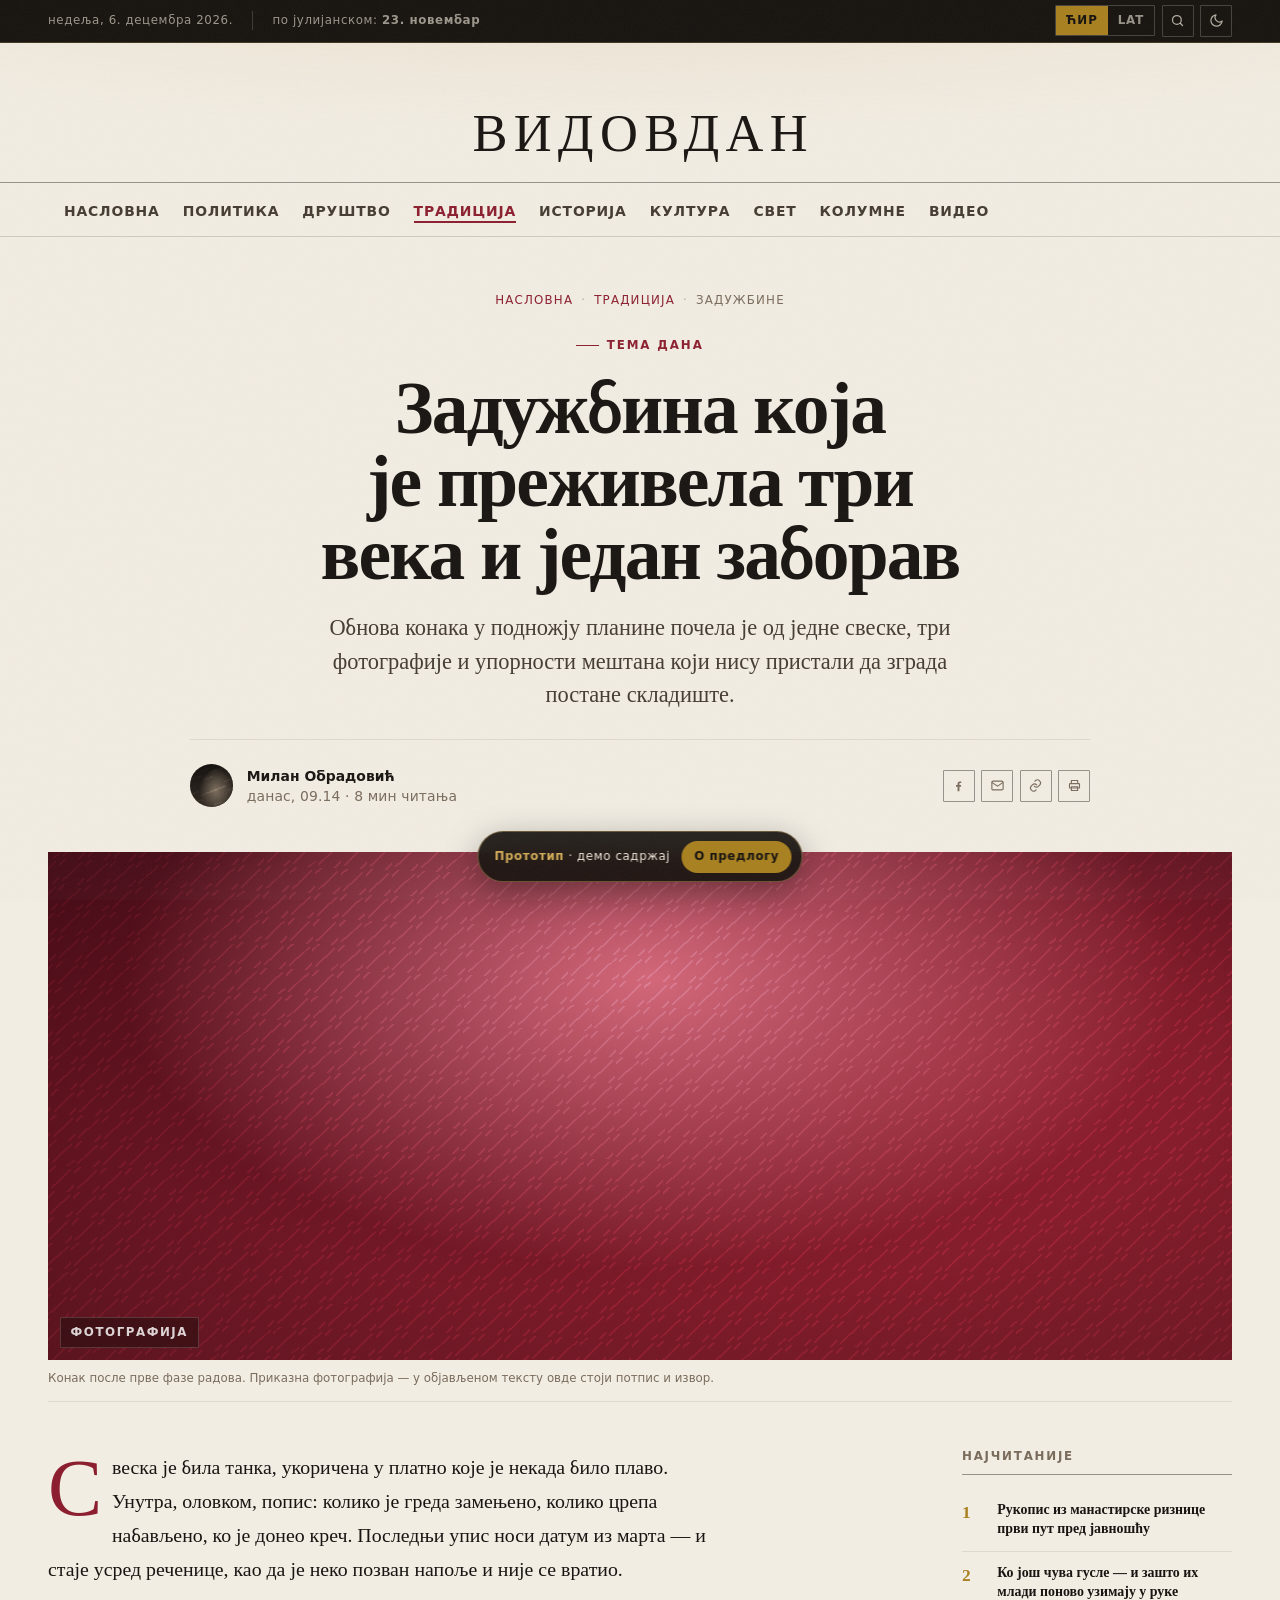
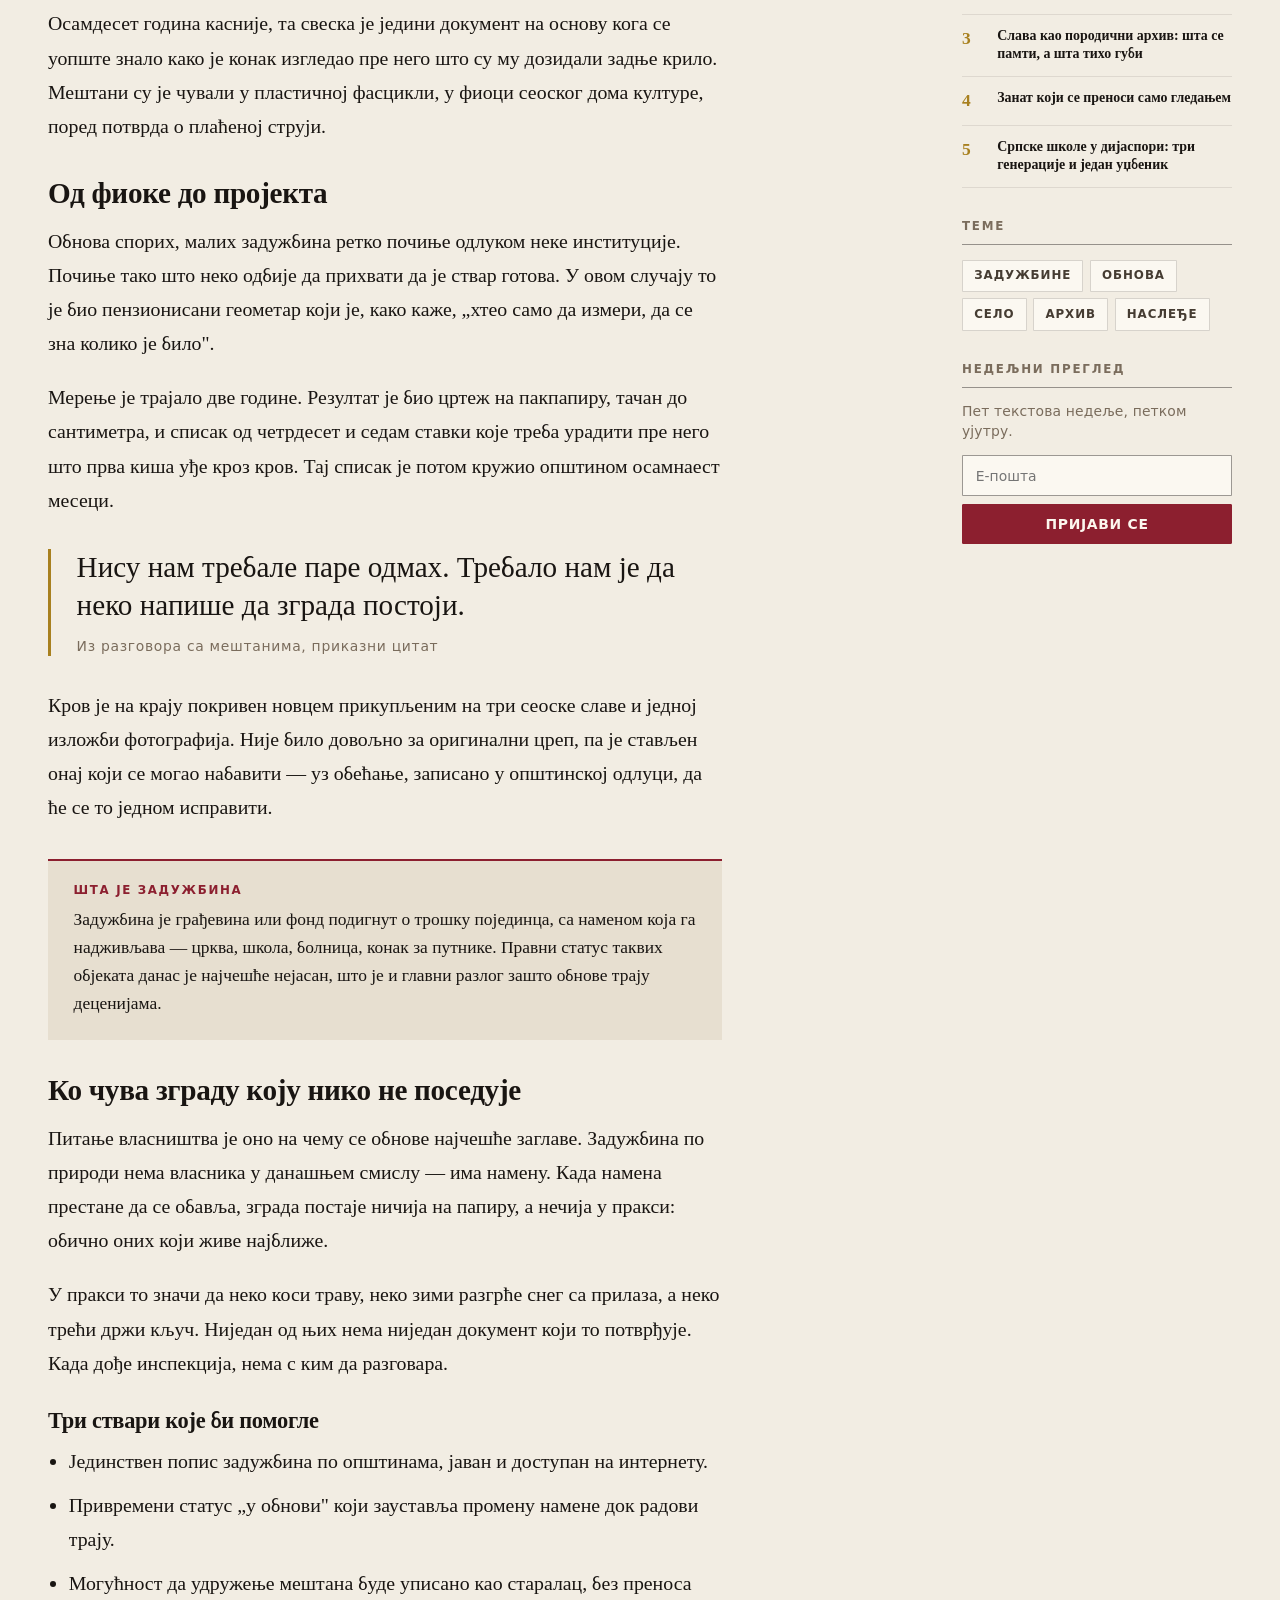
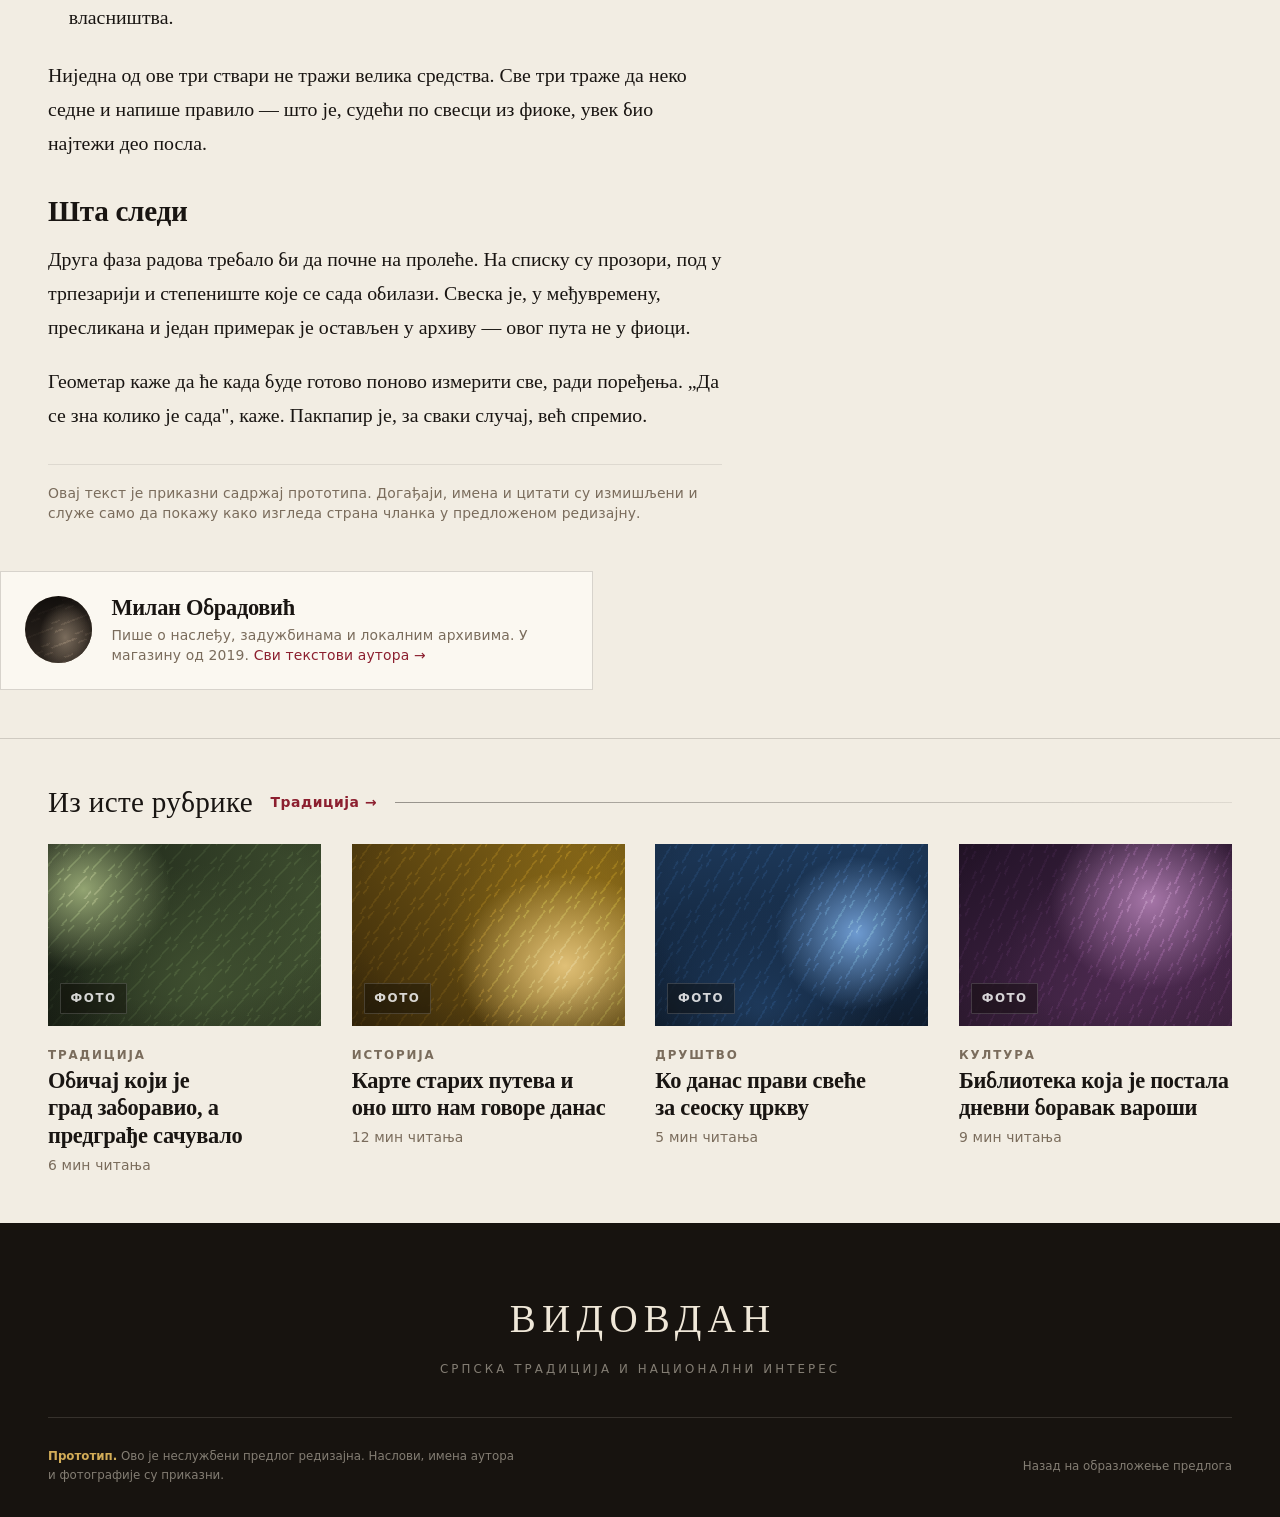
==== clanak.html @ 2fc80b05 "Predlog redizajna sajta vidovdan.org Statični prototip redizajna magazina Vidovdan, napravljen kao i" ====
<!DOCTYPE html>
<html lang="sr-Cyrl" data-theme="light" data-script="cyr">
<head>
<meta charset="utf-8">
<meta name="viewport" content="width=device-width, initial-scale=1">
<title>Задужбина која је преживела три века и један заборав | Видовдан</title>
<meta name="description" content="Прототип стране чланка: мера за читање, иницијал, издвојени цитат, трака напретка и бочна колона.">
<meta name="color-scheme" content="light dark">
<link rel="icon" href="data:image/svg+xml,%3Csvg xmlns='http://www.w3.org/2000/svg' viewBox='0 0 32 32'%3E%3Crect width='32' height='32' fill='%238C1F2F'/%3E%3Cpath d='M16 6 L26 16 L16 26 L6 16 Z' fill='none' stroke='%23D2AC57' stroke-width='2'/%3E%3Cpath d='M16 12 L20 16 L16 20 L12 16 Z' fill='%23D2AC57'/%3E%3C/svg%3E">
<link rel="preload" href="assets/fonts/vollkorn-normal-cyrillic.woff2" as="font" type="font/woff2" crossorigin>
<link rel="preload" href="assets/fonts/golos-text-normal-cyrillic.woff2" as="font" type="font/woff2" crossorigin>
<link rel="stylesheet" href="assets/css/fonts.css">
<link rel="stylesheet" href="assets/css/vidovdan.css">
<script>
(function () {
  document.documentElement.classList.add('js');
  try {
    var t = localStorage.getItem('vd-tema');
    if (!t) t = matchMedia('(prefers-color-scheme: dark)').matches ? 'dark' : 'light';
    document.documentElement.dataset.theme = t;
  } catch (e) {}
})();
</script>
</head>
<body>
<a class="skip-link" href="#main">Пређи на садржај</a>
<div class="progress" data-progress></div>

<!-- ======================================================= горња трака -->
<div class="util">
  <div class="wrap util__in">
    <span class="util__date" data-date-greg>—</span>
    <span class="util__saint">по јулијанском: <b data-date-jul>—</b></span>
    <span class="util__spacer"></span>
    <div class="util__tools">
      <div class="toggle-group" role="group" aria-label="Избор писма">
        <button type="button" data-script-btn="cyr" aria-pressed="true">ЋИР</button>
        <button type="button" data-script-btn="lat" aria-pressed="false">LAT</button>
      </div>
      <button type="button" class="icon-btn" data-search aria-label="Претрага">
        <svg viewBox="0 0 24 24" fill="none" stroke="currentColor" stroke-width="2" stroke-linecap="round" aria-hidden="true"><circle cx="11" cy="11" r="7"/><path d="M20 20l-3.5-3.5"/></svg>
      </button>
      <button type="button" class="icon-btn" data-theme-btn aria-label="Ноћно читање">
        <svg data-icon-moon viewBox="0 0 24 24" fill="none" stroke="currentColor" stroke-width="2" stroke-linecap="round" stroke-linejoin="round" aria-hidden="true"><path d="M21 12.8A9 9 0 1 1 11.2 3a7 7 0 0 0 9.8 9.8z"/></svg>
        <svg data-icon-sun viewBox="0 0 24 24" fill="none" stroke="currentColor" stroke-width="2" stroke-linecap="round" stroke-linejoin="round" aria-hidden="true" style="display:none"><circle cx="12" cy="12" r="4"/><path d="M12 2v2M12 20v2M4.9 4.9l1.4 1.4M17.7 17.7l1.4 1.4M2 12h2M20 12h2M4.9 19.1l1.4-1.4M17.7 6.3l1.4-1.4"/></svg>
      </button>
    </div>
  </div>
</div>

<!-- =========================================================== заглавље -->
<header class="masthead" style="padding-bottom:.9rem">
  <div class="wrap">
    <span class="wordmark" style="font-size:var(--step-4)"><a href="pocetna.html">ВИДОВДАН</a></span>
  </div>
</header>

<!-- ========================================================== навигација -->
<nav class="nav" data-nav aria-label="Главна навигација">
  <div class="wrap nav__in">
    <span class="nav__mini">ВИДОВДАН</span>
    <ul class="nav__links">
      <li><a href="pocetna.html">Насловна</a></li>
      <li><a href="rubrika.html">Политика</a></li>
      <li><a href="rubrika.html">Друштво</a></li>
      <li><a href="rubrika.html" aria-current="page">Традиција</a></li>
      <li><a href="rubrika.html">Историја</a></li>
      <li><a href="rubrika.html">Култура</a></li>
      <li><a href="rubrika.html">Свет</a></li>
      <li><a href="rubrika.html">Колумне</a></li>
      <li><a href="rubrika.html">Видео</a></li>
    </ul>
    <button type="button" class="nav__burger" data-burger aria-label="Мени" aria-expanded="false">
      <svg viewBox="0 0 24 24" fill="none" stroke="currentColor" stroke-width="2" stroke-linecap="round" aria-hidden="true"><path d="M3 6h18M3 12h18M3 18h18"/></svg>
    </button>
  </div>
</nav>

<div class="drawer" data-drawer data-open="false">
  <div class="drawer__top">
    <button type="button" class="icon-btn" data-drawer-close aria-label="Затвори мени">
      <svg viewBox="0 0 24 24" fill="none" stroke="currentColor" stroke-width="2" stroke-linecap="round" aria-hidden="true"><path d="M6 6l12 12M18 6L6 18"/></svg>
    </button>
  </div>
  <ul class="drawer__list">
    <li><a href="pocetna.html">Насловна</a></li>
    <li><a href="rubrika.html">Политика</a></li>
    <li><a href="rubrika.html">Друштво</a></li>
    <li><a href="rubrika.html">Традиција</a></li>
    <li><a href="rubrika.html">Историја</a></li>
    <li><a href="rubrika.html">Култура</a></li>
    <li><a href="rubrika.html">Свет</a></li>
    <li><a href="rubrika.html">Колумне</a></li>
    <li><a href="rubrika.html">Видео</a></li>
  </ul>
</div>

<div class="overlay" data-search-overlay data-open="false">
  <div class="overlay__close">
    <button type="button" class="icon-btn" data-search-close aria-label="Затвори претрагу">
      <svg viewBox="0 0 24 24" fill="none" stroke="currentColor" stroke-width="2" stroke-linecap="round" aria-hidden="true"><path d="M6 6l12 12M18 6L6 18"/></svg>
    </button>
  </div>
  <div class="overlay__box">
    <form>
      <label for="q">Претрага магазина</label>
      <input id="q" type="search" placeholder="Појам, име аутора, рубрика…" autocomplete="off">
    </form>
    <p class="overlay__hint" data-search-msg>
      Често тражено:
      <a class="tag" href="rubrika.html">Задужбине</a>
      <a class="tag" href="rubrika.html">Рукописи</a>
      <a class="tag" href="rubrika.html">Слава</a>
      <a class="tag" href="rubrika.html">Гусле</a>
    </p>
  </div>
</div>

<main id="main">
<article data-progress-target>

  <!-- ============================================================ увод -->
  <div class="wrap">
    <div class="art-head">
      <nav class="crumbs" aria-label="Путања">
        <a href="pocetna.html">Насловна</a><span>·</span><a href="rubrika.html">Традиција</a><span>·</span>Задужбине
      </nav>
      <span class="kicker">Тема дана</span>
      <h1>Задужбина која је преживела три века и један заборав</h1>
      <p class="dek">Обнова конака у подножју планине почела је од једне свеске, три фотографије
        и упорности мештана који нису пристали да зграда постане складиште.</p>

      <div class="byline">
        <image-slot tone="ink" seed="7" round></image-slot>
        <div class="byline__who">
          <div class="byline__name">Милан Обрадовић</div>
          <div class="meta">данас, 09.14 · 8 мин читања</div>
        </div>
        <div class="share">
          <button type="button" class="icon-btn" aria-label="Подели на Фејсбуку">
            <svg viewBox="0 0 24 24" fill="currentColor" aria-hidden="true"><path d="M13.5 21v-7h2.4l.4-2.8h-2.8V9.4c0-.8.2-1.4 1.4-1.4h1.5V5.5c-.3 0-1.2-.1-2.2-.1-2.2 0-3.7 1.3-3.7 3.8v2H8v2.8h2.5V21h3z"/></svg>
          </button>
          <button type="button" class="icon-btn" aria-label="Пошаљи е-поштом">
            <svg viewBox="0 0 24 24" fill="none" stroke="currentColor" stroke-width="1.8" aria-hidden="true"><rect x="3" y="5" width="18" height="14" rx="2"/><path d="M3 7l9 6 9-6"/></svg>
          </button>
          <button type="button" class="icon-btn" aria-label="Копирај везу">
            <svg viewBox="0 0 24 24" fill="none" stroke="currentColor" stroke-width="1.8" stroke-linecap="round" aria-hidden="true"><path d="M10 13a5 5 0 0 0 7 0l2-2a5 5 0 0 0-7-7l-1 1"/><path d="M14 11a5 5 0 0 0-7 0l-2 2a5 5 0 0 0 7 7l1-1"/></svg>
          </button>
          <button type="button" class="icon-btn" aria-label="Штампај" onclick="window.print()">
            <svg viewBox="0 0 24 24" fill="none" stroke="currentColor" stroke-width="1.8" aria-hidden="true"><path d="M7 9V4h10v5"/><rect x="4" y="9" width="16" height="7" rx="1"/><path d="M7 14h10v6H7z"/></svg>
          </button>
        </div>
      </div>
    </div>
  </div>

  <!-- ========================================================= главна слика -->
  <div class="wrap">
    <figure class="art-hero">
      <image-slot tone="oxblood" seed="101" ratio="21/9" label="Фотографија"></image-slot>
      <figcaption>Конак после прве фазе радова. Приказна фотографија — у објављеном тексту овде стоји потпис и извор.</figcaption>
    </figure>
  </div>

  <!-- ============================================================= текст -->
  <div class="wrap">
    <div class="art-body">
      <div class="prose">
        <p>Свеска је била танка, укоричена у платно које је некада било плаво. Унутра, оловком, попис:
          колико је греда замењено, колико црепа набављено, ко је донео креч. Последњи упис носи датум
          из марта — и стаје усред реченице, као да је неко позван напоље и није се вратио.</p>

        <p>Осамдесет година касније, та свеска је једини документ на основу кога се уопште знало
          како је конак изгледао пре него што су му дозидали задње крило. Мештани су је чували
          у пластичној фасцикли, у фиоци сеоског дома културе, поред потврда о плаћеној струји.</p>

        <h2>Од фиоке до пројекта</h2>

        <p>Обнова спорих, малих задужбина ретко почиње одлуком неке институције. Почиње тако што
          неко одбије да прихвати да је ствар готова. У овом случају то је био пензионисани геометар
          који је, како каже, „хтео само да измери, да се зна колико је било".</p>

        <p>Мерење је трајало две године. Резултат је био цртеж на пакпапиру, тачан до сантиметра,
          и списак од четрдесет и седам ставки које треба урадити пре него што прва киша уђе кроз кров.
          Тај списак је потом кружио општином осамнаест месеци.</p>

        <blockquote>
          Нису нам требале паре одмах. Требало нам је да неко напише да зграда постоји.
          <cite>Из разговора са мештанима, приказни цитат</cite>
        </blockquote>

        <p>Кров је на крају покривен новцем прикупљеним на три сеоске славе и једној изложби
          фотографија. Није било довољно за оригинални цреп, па је стављен онај који се могао
          набавити — уз обећање, записано у општинској одлуци, да ће се то једном исправити.</p>

        <div class="callout">
          <h4>Шта је задужбина</h4>
          <p>Задужбина је грађевина или фонд подигнут о трошку појединца, са наменом која га
            надживљава — црква, школа, болница, конак за путнике. Правни статус таквих објеката
            данас је најчешће нејасан, што је и главни разлог зашто обнове трају деценијама.</p>
        </div>

        <h2>Ко чува зграду коју нико не поседује</h2>

        <p>Питање власништва је оно на чему се обнове најчешће заглаве. Задужбина по природи
          нема власника у данашњем смислу — има намену. Када намена престане да се обавља,
          зграда постаје ничија на папиру, а нечија у пракси: обично оних који живе најближе.</p>

        <p>У пракси то значи да неко коси траву, неко зими разгрће снег са прилаза, а неко
          трећи држи кључ. Ниједан од њих нема ниједан документ који то потврђује. Када дође
          инспекција, нема с ким да разговара.</p>

        <h3>Три ствари које би помогле</h3>

        <ul>
          <li>Јединствен попис задужбина по општинама, јаван и доступан на интернету.</li>
          <li>Привремени статус „у обнови" који зауставља промену намене док радови трају.</li>
          <li>Могућност да удружење мештана буде уписано као старалац, без преноса власништва.</li>
        </ul>

        <p>Ниједна од ове три ствари не тражи велика средства. Све три траже да неко седне и напише
          правило — што је, судећи по свесци из фиоке, увек био најтежи део посла.</p>

        <h2>Шта следи</h2>

        <p>Друга фаза радова требало би да почне на пролеће. На списку су прозори, под у трпезарији
          и степениште које се сада обилази. Свеска је, у међувремену, пресликана и један примерак
          је остављен у архиву — овог пута не у фиоци.</p>

        <p>Геометар каже да ће када буде готово поново измерити све, ради поређења. „Да се зна
          колико је сада", каже. Пакпапир је, за сваки случај, већ спремио.</p>

        <p class="meta" style="margin-top:2rem;padding-top:1.2rem;border-top:1px solid var(--rule-soft)">
          Овај текст је приказни садржај прототипа. Догађаји, имена и цитати су измишљени
          и служе само да покажу како изгледа страна чланка у предложеном редизајну.
        </p>
      </div>

      <!-- ========================================================= бочна -->
      <aside class="rail">
        <div>
          <h4>Најчитаније</h4>
          <ol>
            <li><a href="clanak.html">Рукопис из манастирске ризнице први пут пред јавношћу</a></li>
            <li><a href="clanak.html">Ко још чува гусле — и зашто их млади поново узимају у руке</a></li>
            <li><a href="clanak.html">Слава као породични архив: шта се памти, а шта тихо губи</a></li>
            <li><a href="clanak.html">Занат који се преноси само гледањем</a></li>
            <li><a href="clanak.html">Српске школе у дијаспори: три генерације и један уџбеник</a></li>
          </ol>
        </div>

        <div>
          <h4>Теме</h4>
          <div class="tags">
            <a class="tag" href="rubrika.html">Задужбине</a>
            <a class="tag" href="rubrika.html">Обнова</a>
            <a class="tag" href="rubrika.html">Село</a>
            <a class="tag" href="rubrika.html">Архив</a>
            <a class="tag" href="rubrika.html">Наслеђе</a>
          </div>
        </div>

        <div>
          <h4>Недељни преглед</h4>
          <p class="meta" style="margin-bottom:.9rem">Пет текстова недеље, петком ујутру.</p>
          <form data-demo-form>
            <input type="email" placeholder="Е-пошта" aria-label="Адреса е-поште" required
                   style="width:100%;font-family:var(--sans);font-size:var(--step--1);padding:.7rem .8rem;border:1px solid var(--rule-strong);background:var(--surface);color:var(--ink);border-radius:1px">
            <button class="btn btn--primary" type="submit" style="width:100%;margin-top:.5rem;padding:.7rem 1rem">Пријави се</button>
          </form>
          <p class="meta" data-form-msg style="margin-top:.6rem"></p>
        </div>
      </aside>
    </div>
  </div>

  <!-- =========================================================== аутор -->
  <div class="wrap art-foot">
    <div class="author-card">
      <image-slot tone="ink" seed="7" round></image-slot>
      <div>
        <h4>Милан Обрадовић</h4>
        <p class="meta">Пише о наслеђу, задужбинама и локалним архивима. У магазину од 2019.
          <a href="rubrika.html" style="color:var(--oxblood)">Сви текстови аутора →</a></p>
      </div>
    </div>
  </div>

</article>

<!-- ========================================================== повезано -->
<section class="related">
  <div class="wrap">
    <div class="rule-head">
      <h2>Из исте рубрике</h2>
      <a class="more" href="rubrika.html">Традиција →</a>
    </div>
    <div class="related-grid">
      <a class="rel-card reveal" href="clanak.html">
        <image-slot tone="olive" seed="201" ratio="3/2" label="Фото"></image-slot>
        <span class="kicker kicker--bare kicker--muted">Традиција</span>
        <h3>Обичај који је град заборавио, а предграђе сачувало</h3>
        <p class="meta">6 мин читања</p>
      </a>
      <a class="rel-card reveal" href="clanak.html">
        <image-slot tone="gold" seed="211" ratio="3/2" label="Фото"></image-slot>
        <span class="kicker kicker--bare kicker--muted">Историја</span>
        <h3>Карте старих путева и оно што нам говоре данас</h3>
        <p class="meta">12 мин читања</p>
      </a>
      <a class="rel-card reveal" href="clanak.html">
        <image-slot tone="lapis" seed="221" ratio="3/2" label="Фото"></image-slot>
        <span class="kicker kicker--bare kicker--muted">Друштво</span>
        <h3>Ко данас прави свеће за сеоску цркву</h3>
        <p class="meta">5 мин читања</p>
      </a>
      <a class="rel-card reveal" href="clanak.html">
        <image-slot tone="plum" seed="231" ratio="3/2" label="Фото"></image-slot>
        <span class="kicker kicker--bare kicker--muted">Култура</span>
        <h3>Библиотека која је постала дневни боравак вароши</h3>
        <p class="meta">9 мин читања</p>
      </a>
    </div>
  </div>
</section>

</main>

<footer class="footer">
  <div class="wrap">
    <div class="footer__top">
      <div class="footer__mark">ВИДОВДАН</div>
      <div class="footer__tag">Српска традиција и национални интерес</div>
    </div>
    <div class="footer__bottom" style="border-top:0;padding-top:1.8rem">
      <p style="margin:0;max-width:62ch">
        <strong style="color:var(--gold-soft)">Прототип.</strong>
        Ово је неслужбени предлог редизајна. Наслови, имена аутора и фотографије су приказни.
      </p>
      <p style="margin:0"><a href="index.html">Назад на образложење предлога</a></p>
    </div>
  </div>
</footer>

<div class="proto-pill">
  <span><b>Прототип</b> · демо садржај</span>
  <a href="index.html">О предлогу</a>
</div>

<script src="assets/js/image-slot.js"></script>
<script src="assets/js/support.js"></script>
</body>
</html>
---- assets/css/fonts.css ----
/* =========================================================================
   Фонтови — локално послужени (без спољних захтева)
   Prata · Vollkorn · Golos Text — SIL Open Font License 1.1
   Подскупови: латиница, латиница проширена, ћирилица, ћирилица проширена
   ========================================================================= */

@font-face {
  font-family: "Golos Text";
  font-style: normal;
  font-weight: 400 800;
  font-display: swap;
  src: url("../fonts/golos-text-normal-cyrillic-ext.woff2") format("woff2");
  unicode-range: U+0460-052F, U+1C80-1C8A, U+20B4, U+2DE0-2DFF, U+A640-A69F, U+FE2E-FE2F;
}

@font-face {
  font-family: "Golos Text";
  font-style: normal;
  font-weight: 400 800;
  font-display: swap;
  src: url("../fonts/golos-text-normal-cyrillic.woff2") format("woff2");
  unicode-range: U+0301, U+0400-045F, U+0490-0491, U+04B0-04B1, U+2116;
}

@font-face {
  font-family: "Golos Text";
  font-style: normal;
  font-weight: 400 800;
  font-display: swap;
  src: url("../fonts/golos-text-normal-latin-ext.woff2") format("woff2");
  unicode-range: U+0100-02BA, U+02BD-02C5, U+02C7-02CC, U+02CE-02D7, U+02DD-02FF, U+0304, U+0308, U+0329, U+1D00-1DBF, U+1E00-1E9F, U+1EF2-1EFF, U+2020, U+20A0-20AB, U+20AD-20C0, U+2113, U+2C60-2C7F, U+A720-A7FF;
}

@font-face {
  font-family: "Golos Text";
  font-style: normal;
  font-weight: 400 800;
  font-display: swap;
  src: url("../fonts/golos-text-normal-latin.woff2") format("woff2");
  unicode-range: U+0000-00FF, U+0131, U+0152-0153, U+02BB-02BC, U+02C6, U+02DA, U+02DC, U+0304, U+0308, U+0329, U+2000-206F, U+20AC, U+2122, U+2191, U+2193, U+2212, U+2215, U+FEFF, U+FFFD;
}

@font-face {
  font-family: "Prata";
  font-style: normal;
  font-weight: 400;
  font-display: swap;
  src: url("../fonts/prata-normal-cyrillic-ext.woff2") format("woff2");
  unicode-range: U+0460-052F, U+1C80-1C8A, U+20B4, U+2DE0-2DFF, U+A640-A69F, U+FE2E-FE2F;
}

@font-face {
  font-family: "Prata";
  font-style: normal;
  font-weight: 400;
  font-display: swap;
  src: url("../fonts/prata-normal-cyrillic.woff2") format("woff2");
  unicode-range: U+0301, U+0400-045F, U+0490-0491, U+04B0-04B1, U+2116;
}

@font-face {
  font-family: "Prata";
  font-style: normal;
  font-weight: 400;
  font-display: swap;
  src: url("../fonts/prata-normal-latin.woff2") format("woff2");
  unicode-range: U+0000-00FF, U+0131, U+0152-0153, U+02BB-02BC, U+02C6, U+02DA, U+02DC, U+0304, U+0308, U+0329, U+2000-206F, U+20AC, U+2122, U+2191, U+2193, U+2212, U+2215, U+FEFF, U+FFFD;
}

@font-face {
  font-family: "Vollkorn";
  font-style: italic;
  font-weight: 400 900;
  font-display: swap;
  src: url("../fonts/vollkorn-italic-cyrillic-ext.woff2") format("woff2");
  unicode-range: U+0460-052F, U+1C80-1C8A, U+20B4, U+2DE0-2DFF, U+A640-A69F, U+FE2E-FE2F;
}

@font-face {
  font-family: "Vollkorn";
  font-style: italic;
  font-weight: 400 900;
  font-display: swap;
  src: url("../fonts/vollkorn-italic-cyrillic.woff2") format("woff2");
  unicode-range: U+0301, U+0400-045F, U+0490-0491, U+04B0-04B1, U+2116;
}

@font-face {
  font-family: "Vollkorn";
  font-style: italic;
  font-weight: 400 900;
  font-display: swap;
  src: url("../fonts/vollkorn-italic-latin-ext.woff2") format("woff2");
  unicode-range: U+0100-02BA, U+02BD-02C5, U+02C7-02CC, U+02CE-02D7, U+02DD-02FF, U+0304, U+0308, U+0329, U+1D00-1DBF, U+1E00-1E9F, U+1EF2-1EFF, U+2020, U+20A0-20AB, U+20AD-20C0, U+2113, U+2C60-2C7F, U+A720-A7FF;
}

@font-face {
  font-family: "Vollkorn";
  font-style: italic;
  font-weight: 400 900;
  font-display: swap;
  src: url("../fonts/vollkorn-italic-latin.woff2") format("woff2");
  unicode-range: U+0000-00FF, U+0131, U+0152-0153, U+02BB-02BC, U+02C6, U+02DA, U+02DC, U+0304, U+0308, U+0329, U+2000-206F, U+20AC, U+2122, U+2191, U+2193, U+2212, U+2215, U+FEFF, U+FFFD;
}

@font-face {
  font-family: "Vollkorn";
  font-style: normal;
  font-weight: 400 900;
  font-display: swap;
  src: url("../fonts/vollkorn-normal-cyrillic-ext.woff2") format("woff2");
  unicode-range: U+0460-052F, U+1C80-1C8A, U+20B4, U+2DE0-2DFF, U+A640-A69F, U+FE2E-FE2F;
}

@font-face {
  font-family: "Vollkorn";
  font-style: normal;
  font-weight: 400 900;
  font-display: swap;
  src: url("../fonts/vollkorn-normal-cyrillic.woff2") format("woff2");
  unicode-range: U+0301, U+0400-045F, U+0490-0491, U+04B0-04B1, U+2116;
}

@font-face {
  font-family: "Vollkorn";
  font-style: normal;
  font-weight: 400 900;
  font-display: swap;
  src: url("../fonts/vollkorn-normal-latin-ext.woff2") format("woff2");
  unicode-range: U+0100-02BA, U+02BD-02C5, U+02C7-02CC, U+02CE-02D7, U+02DD-02FF, U+0304, U+0308, U+0329, U+1D00-1DBF, U+1E00-1E9F, U+1EF2-1EFF, U+2020, U+20A0-20AB, U+20AD-20C0, U+2113, U+2C60-2C7F, U+A720-A7FF;
}

@font-face {
  font-family: "Vollkorn";
  font-style: normal;
  font-weight: 400 900;
  font-display: swap;
  src: url("../fonts/vollkorn-normal-latin.woff2") format("woff2");
  unicode-range: U+0000-00FF, U+0131, U+0152-0153, U+02BB-02BC, U+02C6, U+02DA, U+02DC, U+0304, U+0308, U+0329, U+2000-206F, U+20AC, U+2122, U+2191, U+2193, U+2212, U+2215, U+FEFF, U+FFFD;
}
---- assets/css/vidovdan.css ----
/* =========================================================================
   ВИДОВДАН — предлог редизајна
   Дизајн систем: „камен и хартија"
   Пергамент · оксблуд · лапис · злато. Ћирилица прво.
   ========================================================================= */

/* ---------------------------------------------------------------- tokens */
:root {
  /* paper & ink */
  --paper:      #F2EDE3;
  --paper-2:    #EAE2D3;
  --paper-3:    #DED3BF;
  --paper-edge: #CFC2A9;

  --ink:        #191512;
  --ink-2:      #453C32;
  --ink-3:      #7A6C5C;
  --ink-4:      #9E9081;

  /* accents */
  --oxblood:      #8C1F2F;
  --oxblood-deep: #66131F;
  --lapis:        #1E3A5C;
  --lapis-2:      #2C5480;
  --gold:         #A8801F;
  --gold-soft:    #D2AC57;

  /* surfaces */
  --surface:     #FBF8F1;
  --surface-alt: #E7DFD0;
  --band:        #17130F;
  --band-ink:    #EFE7D8;

  --rule:        rgba(25, 21, 18, 0.16);
  --rule-soft:   rgba(25, 21, 18, 0.09);
  --rule-strong: rgba(25, 21, 18, 0.42);

  --shadow-sm: 0 1px 2px rgba(30, 22, 14, .07), 0 2px 8px rgba(30, 22, 14, .05);
  --shadow-md: 0 2px 6px rgba(30, 22, 14, .08), 0 14px 34px rgba(30, 22, 14, .10);
  --shadow-lg: 0 4px 12px rgba(30, 22, 14, .10), 0 28px 64px rgba(30, 22, 14, .16);

  /* type */
  --serif:   'Vollkorn', 'PT Serif', 'Noto Serif', Georgia, 'Times New Roman', serif;
  --display: 'Prata', 'Vollkorn', Georgia, serif;
  --sans:    'Golos Text', 'Segoe UI', system-ui, -apple-system, sans-serif;

  --step--2: clamp(.68rem, .66rem + .1vw, .74rem);
  --step--1: clamp(.79rem, .76rem + .15vw, .87rem);
  --step-0:  clamp(1rem, .97rem + .18vw, 1.09rem);
  --step-1:  clamp(1.18rem, 1.1rem + .38vw, 1.4rem);
  --step-2:  clamp(1.42rem, 1.28rem + .68vw, 1.86rem);
  --step-3:  clamp(1.76rem, 1.48rem + 1.2vw, 2.5rem);
  --step-4:  clamp(2.15rem, 1.68rem + 2vw, 3.4rem);
  --step-5:  clamp(2.7rem, 1.95rem + 3.3vw, 4.8rem);
  --step-6:  clamp(3.2rem, 2.05rem + 5vw, 6.4rem);

  /* layout */
  --wrap: 1320px;
  --wrap-narrow: 760px;
  --gutter: clamp(1.1rem, 4vw, 3rem);

  --ease: cubic-bezier(.22, .61, .36, 1);
  --ease-out: cubic-bezier(.16, 1, .3, 1);

  color-scheme: light;
}

:root[data-theme="dark"] {
  --paper:      #141110;
  --paper-2:    #1C1815;
  --paper-3:    #272119;
  --paper-edge: #3A3128;

  --ink:        #F0E8DA;
  --ink-2:      #CBBEA9;
  --ink-3:      #9A8C79;
  --ink-4:      #7A6D5D;

  --oxblood:      #D2596A;
  --oxblood-deep: #B23F51;
  --lapis:        #7FA9DC;
  --lapis-2:      #A0C1E8;
  --gold:         #D9B45F;
  --gold-soft:    #E7CB8B;

  --surface:     #1A1614;
  --surface-alt: #221D18;
  --band:        #0D0B09;
  --band-ink:    #EFE7D8;

  --rule:        rgba(240, 232, 218, 0.17);
  --rule-soft:   rgba(240, 232, 218, 0.09);
  --rule-strong: rgba(240, 232, 218, 0.4);

  --shadow-sm: 0 1px 2px rgba(0, 0, 0, .4);
  --shadow-md: 0 2px 6px rgba(0, 0, 0, .45), 0 14px 34px rgba(0, 0, 0, .4);
  --shadow-lg: 0 4px 12px rgba(0, 0, 0, .5), 0 28px 64px rgba(0, 0, 0, .55);

  color-scheme: dark;
}

/* ------------------------------------------------------------------ base */
*, *::before, *::after { box-sizing: border-box; }

html {
  -webkit-text-size-adjust: 100%;
  scroll-behavior: smooth;
  scroll-padding-top: 6.5rem;
}
@media (prefers-reduced-motion: reduce) { html { scroll-behavior: auto; } }

body {
  margin: 0;
  background: var(--paper);
  color: var(--ink);
  font-family: var(--serif);
  font-size: var(--step-0);
  line-height: 1.62;
  font-synthesis-weight: none;
  -webkit-font-smoothing: antialiased;
  text-rendering: optimizeLegibility;
  overflow-x: hidden;
}

/* paper grain — the whole thing should feel printed, not rendered */
body::after {
  content: "";
  position: fixed;
  inset: 0;
  z-index: 900;
  pointer-events: none;
  opacity: .05;
  background-image: url("data:image/svg+xml,%3Csvg xmlns='http://www.w3.org/2000/svg' width='180' height='180'%3E%3Cfilter id='n'%3E%3CfeTurbulence type='fractalNoise' baseFrequency='.85' numOctaves='4' stitchTiles='stitch'/%3E%3C/filter%3E%3Crect width='180' height='180' filter='url(%23n)'/%3E%3C/svg%3E");
}
:root[data-theme="dark"] body::after { opacity: .07; }

img, svg, video { max-width: 100%; display: block; }

a { color: inherit; text-decoration: none; }

:focus-visible {
  outline: 2px solid var(--oxblood);
  outline-offset: 3px;
  border-radius: 2px;
}

::selection { background: var(--gold-soft); color: #17130F; }

h1, h2, h3, h4, h5 {
  margin: 0;
  font-weight: 700;
  line-height: 1.08;
  letter-spacing: -.012em;
  text-wrap: balance;
}

p { margin: 0 0 1em; }
p:last-child { margin-bottom: 0; }

hr {
  border: 0;
  border-top: 1px solid var(--rule);
  margin: 2rem 0;
}

.wrap {
  width: 100%;
  max-width: var(--wrap);
  margin-inline: auto;
  padding-inline: var(--gutter);
}
.wrap--narrow { max-width: var(--wrap-narrow); }

.skip-link {
  position: absolute;
  left: -9999px;
  top: 0;
  z-index: 1000;
  background: var(--oxblood);
  color: #fff;
  padding: .8rem 1.3rem;
  font-family: var(--sans);
  font-size: var(--step--1);
}
.skip-link:focus { left: 1rem; top: 1rem; }

/* --------------------------------------------------------------- helpers */
.kicker {
  font-family: var(--sans);
  font-size: var(--step--2);
  font-weight: 700;
  letter-spacing: .16em;
  text-transform: uppercase;
  color: var(--oxblood);
  display: inline-flex;
  align-items: center;
  gap: .5rem;
}
.kicker--lapis { color: var(--lapis); }
.kicker--gold  { color: var(--gold); }
.kicker--muted { color: var(--ink-3); }
.kicker::before {
  content: "";
  width: 1.4rem;
  height: 1px;
  background: currentColor;
  flex: none;
}
.kicker--bare::before { display: none; }

.meta {
  font-family: var(--sans);
  font-size: var(--step--1);
  color: var(--ink-3);
  letter-spacing: .01em;
  line-height: 1.4;
}
.meta strong { color: var(--ink-2); font-weight: 600; }

.dek {
  font-size: var(--step-1);
  line-height: 1.5;
  color: var(--ink-2);
  font-weight: 400;
  text-wrap: pretty;
}

.orn { color: var(--gold); width: 74px; height: 18px; flex: none; }
.orn path, .orn circle { vector-effect: non-scaling-stroke; }

/* section heading: label flanked by rules */
.rule-head {
  display: flex;
  align-items: center;
  gap: 1.1rem;
  margin-bottom: 1.6rem;
}
.rule-head::after {
  content: "";
  flex: 1;
  height: 1px;
  background: linear-gradient(90deg, var(--rule-strong), var(--rule-soft));
}
.rule-head h2 {
  font-family: var(--display);
  font-size: var(--step-2);
  font-weight: 400;
  letter-spacing: .01em;
}
.rule-head .more {
  font-family: var(--sans);
  font-size: var(--step--1);
  font-weight: 600;
  color: var(--oxblood);
  letter-spacing: .04em;
  white-space: nowrap;
  border-bottom: 1px solid transparent;
  transition: border-color .25s var(--ease);
}
.rule-head .more:hover { border-color: currentColor; }

/* buttons */
.btn {
  display: inline-flex;
  align-items: center;
  justify-content: center;
  gap: .6rem;
  font-family: var(--sans);
  font-size: var(--step--1);
  font-weight: 600;
  letter-spacing: .05em;
  text-transform: uppercase;
  padding: .95rem 1.7rem;
  border: 1px solid var(--ink);
  background: var(--ink);
  color: var(--paper);
  cursor: pointer;
  border-radius: 1px;
  transition: transform .25s var(--ease), box-shadow .25s var(--ease),
              background-color .25s var(--ease), color .25s var(--ease);
}
.btn:hover { transform: translateY(-2px); box-shadow: var(--shadow-md); }
.btn:active { transform: translateY(0); }
.btn--primary { background: var(--oxblood); border-color: var(--oxblood); color: #FCF7EE; }
.btn--ghost { background: transparent; color: var(--ink); border-color: var(--rule-strong); }
.btn--ghost:hover { background: var(--ink); color: var(--paper); border-color: var(--ink); }
.btn--gold { background: var(--gold); border-color: var(--gold); color: #17130F; }

/* tags */
.tag {
  display: inline-block;
  font-family: var(--sans);
  font-size: var(--step--2);
  font-weight: 600;
  letter-spacing: .08em;
  text-transform: uppercase;
  color: var(--ink-2);
  border: 1px solid var(--rule);
  padding: .35rem .7rem;
  border-radius: 1px;
  background: var(--surface);
  transition: border-color .2s var(--ease), color .2s var(--ease), background-color .2s var(--ease);
}
a.tag:hover { border-color: var(--oxblood); color: var(--oxblood); }
.tag--on { background: var(--ink); color: var(--paper); border-color: var(--ink); }

/* ============================================================ image slots */
/* image-slot је прилагођени елемент — без овога је `inline`,
   па му `aspect-ratio` не ради ван grid/flex родитеља */
.slot {
  display: block;
  position: relative;
  overflow: hidden;
  background: var(--paper-3);
  isolation: isolate;
}
.slot__art { position: absolute; inset: 0; }
.slot__grid {
  position: absolute;
  inset: 0;
  opacity: .5;
  mix-blend-mode: overlay;
}
.slot__label {
  position: absolute;
  left: .75rem;
  bottom: .75rem;
  z-index: 2;
  font-family: var(--sans);
  font-size: var(--step--2);
  font-weight: 600;
  letter-spacing: .13em;
  text-transform: uppercase;
  color: rgba(255, 255, 255, .82);
  background: rgba(15, 12, 9, .42);
  backdrop-filter: blur(6px);
  padding: .3rem .6rem;
  border: 1px solid rgba(255, 255, 255, .16);
  border-radius: 1px;
  pointer-events: none;
}
.slot--round { border-radius: 50%; }
.slot--round .slot__label { display: none; }

/* ============================================================= utility bar */
.util {
  background: var(--band);
  color: var(--band-ink);
  font-family: var(--sans);
  font-size: var(--step--2);
  letter-spacing: .05em;
  border-bottom: 1px solid rgba(216, 180, 95, .22);
}
.util__in {
  display: flex;
  align-items: center;
  gap: 1.2rem;
  min-height: 2.6rem;
  flex-wrap: wrap;
}
.util__date { color: rgba(239, 231, 216, .62); }
.util__date b { color: var(--gold-soft); font-weight: 600; }
.util__saint {
  color: rgba(239, 231, 216, .62);
  padding-left: 1.2rem;
  border-left: 1px solid rgba(239, 231, 216, .18);
}
.util__spacer { flex: 1; }
.util__tools { display: flex; align-items: center; gap: .4rem; }

.toggle-group {
  display: inline-flex;
  border: 1px solid rgba(239, 231, 216, .22);
  border-radius: 1px;
  overflow: hidden;
}
.toggle-group button {
  font: inherit;
  font-weight: 600;
  letter-spacing: .08em;
  background: transparent;
  color: rgba(239, 231, 216, .6);
  border: 0;
  padding: .32rem .62rem;
  cursor: pointer;
  transition: background-color .2s var(--ease), color .2s var(--ease);
}
.toggle-group button:hover { color: var(--gold-soft); }
.toggle-group button[aria-pressed="true"] { background: var(--gold); color: #17130F; }

.icon-btn {
  display: inline-grid;
  place-items: center;
  width: 2rem;
  height: 2rem;
  background: transparent;
  border: 1px solid rgba(239, 231, 216, .22);
  color: rgba(239, 231, 216, .72);
  border-radius: 1px;
  cursor: pointer;
  transition: color .2s var(--ease), border-color .2s var(--ease), background-color .2s var(--ease);
}
.icon-btn:hover { color: var(--gold-soft); border-color: var(--gold-soft); }
.icon-btn svg { width: 15px; height: 15px; }

@media (max-width: 720px) {
  .util__saint { display: none; }
  .util__in { min-height: 2.4rem; }
}

/* ================================================================ masthead */
.masthead {
  text-align: center;
  padding: clamp(1.6rem, 4vw, 3.1rem) 0 clamp(1.1rem, 2.4vw, 1.7rem);
  background:
    radial-gradient(120% 150% at 50% -30%, rgba(168, 128, 31, .09), transparent 62%),
    var(--paper);
}
.masthead__rules {
  display: flex;
  align-items: center;
  gap: 1.2rem;
  justify-content: center;
  color: var(--gold);
}
.masthead__rules::before,
.masthead__rules::after {
  content: "";
  flex: 1;
  max-width: 20rem;
  height: 3px;
  border-top: 1px solid currentColor;
  border-bottom: 1px solid currentColor;
  opacity: .5;
}
.wordmark {
  font-family: var(--display);
  font-weight: 400;
  font-size: var(--step-6);
  line-height: .92;
  letter-spacing: clamp(.02em, 1.1vw, .12em);
  margin: .32em 0 .2em;
  text-indent: clamp(.02em, 1.1vw, .12em); /* balance the trailing letterspace */
  color: var(--ink);
  display: block;
}
.wordmark a { display: block; }
.masthead__tag {
  font-family: var(--sans);
  font-size: var(--step--2);
  font-weight: 500;
  letter-spacing: .34em;
  text-transform: uppercase;
  color: var(--ink-3);
  margin: 0;
  padding-left: .34em;
}

/* ===================================================================== nav */
.nav {
  position: sticky;
  top: 0;
  z-index: 500;
  background: color-mix(in srgb, var(--paper) 88%, transparent);
  backdrop-filter: blur(14px) saturate(140%);
  border-top: 1px solid var(--rule-strong);
  border-bottom: 1px solid var(--rule);
  transition: box-shadow .3s var(--ease), background-color .3s var(--ease);
}
.nav--stuck { box-shadow: 0 10px 30px -18px rgba(25, 21, 18, .5); }
.nav__in {
  display: flex;
  align-items: center;
  gap: 1rem;
  min-height: 3.3rem;
}
.nav__mini {
  font-family: var(--display);
  font-size: var(--step-1);
  letter-spacing: .09em;
  color: var(--ink);
  white-space: nowrap;
  max-width: 0;
  opacity: 0;
  overflow: hidden;
  transition: max-width .45s var(--ease-out), opacity .3s var(--ease), margin-right .45s var(--ease-out);
}
.nav--stuck .nav__mini { max-width: 12rem; opacity: 1; margin-right: 1.4rem; }

.nav__links {
  display: flex;
  align-items: center;
  gap: clamp(.9rem, 1.8vw, 1.9rem);
  list-style: none;
  margin: 0;
  padding: 0;
  flex: 1;
  overflow-x: auto;
  scrollbar-width: none;
}
.nav__links::-webkit-scrollbar { display: none; }
.nav__links a {
  position: relative;
  font-family: var(--sans);
  font-size: var(--step--1);
  font-weight: 600;
  letter-spacing: .06em;
  text-transform: uppercase;
  color: var(--ink-2);
  padding: .55rem 0;
  white-space: nowrap;
  transition: color .22s var(--ease);
}
.nav__links a::after {
  content: "";
  position: absolute;
  left: 0;
  bottom: .28rem;
  width: 100%;
  height: 2px;
  background: var(--oxblood);
  transform: scaleX(0);
  transform-origin: left;
  transition: transform .3s var(--ease-out);
}
.nav__links a:hover { color: var(--ink); }
.nav__links a:hover::after,
.nav__links a[aria-current="page"]::after { transform: scaleX(1); }
.nav__links a[aria-current="page"] { color: var(--oxblood); }

.nav__burger { display: none; }

@media (max-width: 900px) {
  .nav__links { display: none; }
  .nav__burger {
    display: inline-grid;
    place-items: center;
    margin-left: auto;
    width: 2.5rem;
    height: 2.5rem;
    background: transparent;
    border: 1px solid var(--rule-strong);
    color: var(--ink);
    cursor: pointer;
    border-radius: 1px;
  }
  .nav__burger svg { width: 18px; height: 18px; }
  /* заглавље је одмах изнад — мали знак се појављује тек кад се трака залепи */
  .nav--stuck .nav__mini { max-width: 9rem; }
}

/* mobile drawer */
.drawer {
  position: fixed;
  inset: 0;
  z-index: 800;
  background: var(--band);
  color: var(--band-ink);
  padding: 1.4rem var(--gutter) 3rem;
  overflow-y: auto;
  display: none;
  flex-direction: column;
}
.drawer[data-open="true"] { display: flex; }
.drawer__top { display: flex; justify-content: flex-end; }
.drawer__list {
  list-style: none;
  margin: 2rem 0 0;
  padding: 0;
  display: flex;
  flex-direction: column;
}
.drawer__list li { border-bottom: 1px solid rgba(239, 231, 216, .12); }
.drawer__list a {
  display: block;
  padding: .85rem 0;
  font-family: var(--serif);
  font-size: var(--step-2);
  font-weight: 600;
  color: var(--band-ink);
  opacity: 0;
  transform: translateY(12px);
  animation: drawerIn .5s var(--ease-out) forwards;
}
.drawer__list li:nth-child(1) a { animation-delay: .04s; }
.drawer__list li:nth-child(2) a { animation-delay: .08s; }
.drawer__list li:nth-child(3) a { animation-delay: .12s; }
.drawer__list li:nth-child(4) a { animation-delay: .16s; }
.drawer__list li:nth-child(5) a { animation-delay: .20s; }
.drawer__list li:nth-child(6) a { animation-delay: .24s; }
.drawer__list li:nth-child(7) a { animation-delay: .28s; }
.drawer__list li:nth-child(8) a { animation-delay: .32s; }
.drawer__list li:nth-child(9) a { animation-delay: .36s; }
@keyframes drawerIn { to { opacity: 1; transform: none; } }
.drawer .icon-btn { border-color: rgba(239, 231, 216, .3); }

/* =================================================================== front */
.front { padding: clamp(2rem, 5vw, 3.4rem) 0 0; }

.lead {
  display: grid;
  grid-template-columns: minmax(0, 1.62fr) minmax(0, 1fr);
  gap: clamp(1.6rem, 3.4vw, 3.4rem);
  align-items: start;
  padding-bottom: clamp(2rem, 4vw, 3.2rem);
  border-bottom: 3px double var(--rule-strong);
}

.lead__main { position: relative; }
.lead__media { position: relative; }
.lead__media .slot { aspect-ratio: 3 / 2; }
.lead__card {
  position: relative;
  width: min(100%, 34rem);
  margin: -4.6rem 0 0 auto;
  background: var(--surface);
  border: 1px solid var(--rule);
  box-shadow: var(--shadow-lg);
  padding: clamp(1.4rem, 2.6vw, 2.2rem);
  z-index: 2;
}
.lead__card h1 {
  font-size: var(--step-4);
  line-height: 1.02;
  margin: .55rem 0 .7rem;
  letter-spacing: -.02em;
}
.lead__card h1 a { background-image: linear-gradient(var(--oxblood), var(--oxblood)); background-size: 0% 2px; background-repeat: no-repeat; background-position: 0 100%; transition: background-size .45s var(--ease-out); }
.lead__card h1 a:hover { background-size: 100% 2px; }
.lead__byline {
  display: flex;
  align-items: center;
  gap: .7rem;
  margin-top: 1.1rem;
  padding-top: 1.1rem;
  border-top: 1px solid var(--rule-soft);
}
.lead__byline .slot { width: 2.4rem; height: 2.4rem; flex: none; }

@media (max-width: 980px) {
  .lead { grid-template-columns: 1fr; }
  .lead__card { width: 100%; margin: -2.4rem 0 0; }
}

/* secondary stack next to the lead */
.stack { display: flex; flex-direction: column; }
.stack__item {
  display: grid;
  grid-template-columns: minmax(0, 1fr) 6.6rem;
  gap: 1rem;
  padding: 1.15rem 0;
  border-top: 1px solid var(--rule-soft);
  align-items: start;
}
.stack__item:first-of-type { border-top: 0; padding-top: 0; }
.stack__item .slot { aspect-ratio: 1; }
.stack__item h3 {
  font-size: var(--step-1);
  line-height: 1.2;
  margin: .3rem 0 .4rem;
  font-weight: 600;
}
.stack__item h3 a { transition: color .22s var(--ease); }
.stack__item:hover h3 a { color: var(--oxblood); }

/* ---------------------------------------------------------- columnists band */
.band {
  background: var(--band);
  color: var(--band-ink);
  margin-top: clamp(2.4rem, 5vw, 4rem);
  padding: clamp(2.4rem, 5vw, 4rem) 0;
  position: relative;
}
.band::before {
  content: "";
  position: absolute;
  inset: 0;
  background:
    radial-gradient(70% 120% at 12% 0%, rgba(140, 31, 47, .34), transparent 60%),
    radial-gradient(60% 110% at 88% 100%, rgba(30, 58, 92, .42), transparent 62%);
  pointer-events: none;
}
.band > * { position: relative; }
.band .rule-head h2 { color: var(--band-ink); }
.band .rule-head::after { background: linear-gradient(90deg, rgba(239, 231, 216, .4), transparent); }
.band .rule-head .more { color: var(--gold-soft); }

.columnists {
  display: grid;
  grid-template-columns: repeat(auto-fit, minmax(220px, 1fr));
  gap: clamp(1.4rem, 2.6vw, 2.4rem);
}
.columnist {
  display: flex;
  flex-direction: column;
  gap: .9rem;
  padding-left: 1.4rem;
  border-left: 1px solid rgba(239, 231, 216, .17);
}
.columnist__head { display: flex; align-items: center; gap: .8rem; }
.columnist__head .slot { width: 3rem; height: 3rem; flex: none; }
.columnist__name {
  font-family: var(--sans);
  font-size: var(--step--1);
  font-weight: 700;
  letter-spacing: .04em;
  color: var(--band-ink);
}
.columnist__role {
  font-family: var(--sans);
  font-size: var(--step--2);
  letter-spacing: .1em;
  text-transform: uppercase;
  color: var(--gold-soft);
}
.columnist blockquote {
  margin: 0;
  font-family: var(--display);
  font-size: var(--step-1);
  line-height: 1.34;
  color: rgba(239, 231, 216, .93);
}
.columnist blockquote a { transition: color .22s var(--ease); }
.columnist:hover blockquote a { color: var(--gold-soft); }

/* ------------------------------------------------------ „на данашњи дан" */
.onthisday { padding: clamp(2.4rem, 5vw, 3.6rem) 0; border-bottom: 1px solid var(--rule); }
.timeline {
  display: flex;
  gap: 0;
  overflow-x: auto;
  scrollbar-width: thin;
  padding-bottom: .6rem;
}
.timeline::before { content: none; }
.tl-item {
  flex: 1 1 0;
  min-width: min(220px, 74vw);
  padding: 1.3rem 1.4rem 1.1rem;
  border-left: 1px solid var(--rule);
  position: relative;
  transition: background-color .3s var(--ease);
}
.tl-item:first-child { border-left: 0; padding-left: 0; }
.tl-item:hover { background: var(--surface-alt); }
.tl-item::before {
  content: "";
  position: absolute;
  top: 0;
  left: -3px;
  width: 5px;
  height: 5px;
  background: var(--gold);
  transform: rotate(45deg);
}
.tl-item:first-child::before { left: -2px; }
.tl-year {
  font-family: var(--display);
  font-size: var(--step-3);
  color: var(--oxblood);
  line-height: 1;
  display: block;
  margin-bottom: .5rem;
}
.tl-item p { font-size: var(--step--1); color: var(--ink-2); line-height: 1.5; }

/* --------------------------------------------------------- section columns */
.trio {
  display: grid;
  grid-template-columns: repeat(3, minmax(0, 1fr));
  gap: clamp(1.6rem, 3vw, 3rem);
  padding: clamp(2.4rem, 5vw, 3.6rem) 0;
}
@media (max-width: 940px) { .trio { grid-template-columns: 1fr; } }

.col-sec { display: flex; flex-direction: column; }
.col-sec > .slot { aspect-ratio: 4 / 3; margin-bottom: 1rem; }
.col-sec h3 {
  font-size: var(--step-2);
  line-height: 1.14;
  margin: .5rem 0 .55rem;
}
.col-sec h3 a { transition: color .22s var(--ease); }
.col-sec h3 a:hover { color: var(--oxblood); }
.col-sec__list { list-style: none; margin: 1.2rem 0 0; padding: 0; }
.col-sec__list li { border-top: 1px solid var(--rule-soft); }
.col-sec__list a {
  display: grid;
  grid-template-columns: auto 1fr;
  gap: .7rem;
  padding: .72rem 0;
  font-size: var(--step-0);
  font-weight: 600;
  line-height: 1.32;
  transition: color .22s var(--ease);
}
.col-sec__list a:hover { color: var(--oxblood); }
.col-sec__list .n {
  font-family: var(--display);
  color: var(--gold);
  font-size: var(--step-0);
  line-height: 1.32;
}

/* -------------------------------------------------------------- video band */
.videos { padding: clamp(2.4rem, 5vw, 3.6rem) 0; border-top: 1px solid var(--rule); }
.video-grid {
  display: grid;
  grid-template-columns: repeat(auto-fit, minmax(230px, 1fr));
  gap: clamp(1rem, 2vw, 1.6rem);
}
.video-card { position: relative; }
.video-card .slot { aspect-ratio: 16 / 9; }
.video-card h4 {
  font-size: var(--step-0);
  font-weight: 600;
  line-height: 1.3;
  margin-top: .75rem;
  transition: color .22s var(--ease);
}
.video-card:hover h4 { color: var(--oxblood); }
.play {
  position: absolute;
  inset: 0;
  display: grid;
  place-items: center;
  z-index: 2;
  pointer-events: none;
}
.play span {
  width: 3.1rem;
  height: 3.1rem;
  border-radius: 50%;
  background: rgba(15, 12, 9, .5);
  border: 1px solid rgba(255, 255, 255, .5);
  backdrop-filter: blur(4px);
  display: grid;
  place-items: center;
  transition: transform .3s var(--ease-out), background-color .3s var(--ease);
}
.play svg { width: 14px; height: 14px; fill: #fff; margin-left: 2px; }
.video-card:hover .play span { transform: scale(1.12); background: var(--oxblood); }

/* -------------------------------------------------------------- newsletter */
.subscribe {
  background: var(--surface-alt);
  border-top: 1px solid var(--rule);
  border-bottom: 1px solid var(--rule);
  padding: clamp(2.4rem, 5vw, 3.8rem) 0;
  text-align: center;
}
.subscribe h2 {
  font-family: var(--display);
  font-weight: 400;
  font-size: var(--step-3);
  margin: .7rem 0 .6rem;
}
.subscribe p { color: var(--ink-2); max-width: 46ch; margin-inline: auto; }
.sub-form {
  display: flex;
  gap: .6rem;
  max-width: 30rem;
  margin: 1.6rem auto 0;
  flex-wrap: wrap;
  justify-content: center;
}
.sub-form input {
  flex: 1 1 15rem;
  font-family: var(--sans);
  font-size: var(--step--1);
  padding: .95rem 1.1rem;
  border: 1px solid var(--rule-strong);
  background: var(--surface);
  color: var(--ink);
  border-radius: 1px;
}
.sub-form input::placeholder { color: var(--ink-4); }
.sub-note { font-family: var(--sans); font-size: var(--step--2); color: var(--ink-3); margin-top: .9rem; }

/* ================================================================== footer */
.footer {
  background: var(--band);
  color: var(--band-ink);
  padding: clamp(2.6rem, 5vw, 4rem) 0 2rem;
}
.footer__top { text-align: center; padding-bottom: 2.4rem; border-bottom: 1px solid rgba(239, 231, 216, .14); }
.footer__mark {
  font-family: var(--display);
  font-size: var(--step-3);
  letter-spacing: .16em;
  padding-left: .16em;
}
.footer__tag {
  font-family: var(--sans);
  font-size: var(--step--2);
  letter-spacing: .26em;
  text-transform: uppercase;
  color: rgba(239, 231, 216, .5);
  margin-top: .6rem;
}
.footer__cols {
  display: grid;
  grid-template-columns: repeat(auto-fit, minmax(180px, 1fr));
  gap: 2rem;
  padding: 2.4rem 0;
}
.footer h4 {
  font-family: var(--sans);
  font-size: var(--step--2);
  font-weight: 700;
  letter-spacing: .16em;
  text-transform: uppercase;
  color: var(--gold-soft);
  margin-bottom: .9rem;
}
.footer ul { list-style: none; margin: 0; padding: 0; }
.footer li { margin-bottom: .5rem; }
.footer li a, .footer address a {
  font-family: var(--sans);
  font-size: var(--step--1);
  color: rgba(239, 231, 216, .74);
  transition: color .2s var(--ease);
}
.footer li a:hover, .footer address a:hover { color: var(--gold-soft); }
.footer address { font-style: normal; }
.footer__bottom {
  display: flex;
  flex-wrap: wrap;
  gap: 1rem;
  justify-content: space-between;
  align-items: center;
  padding-top: 1.6rem;
  border-top: 1px solid rgba(239, 231, 216, .14);
  font-family: var(--sans);
  font-size: var(--step--2);
  color: rgba(239, 231, 216, .5);
  line-height: 1.6;
}

/* ============================================================ article page */
.progress {
  position: fixed;
  top: 0;
  left: 0;
  height: 3px;
  width: 0;
  background: linear-gradient(90deg, var(--oxblood), var(--gold));
  z-index: 700;
  transition: width .12s linear;
}

.art-head {
  padding: clamp(2rem, 4.5vw, 3.4rem) 0 0;
  max-width: 900px;
  margin-inline: auto;
  text-align: center;
}
.art-head h1 {
  font-size: var(--step-5);
  line-height: 1.0;
  letter-spacing: -.025em;
  margin: 1rem 0 1.2rem;
}
.art-head .dek { max-width: 62ch; margin-inline: auto; }
.crumbs {
  font-family: var(--sans);
  font-size: var(--step--2);
  letter-spacing: .1em;
  text-transform: uppercase;
  color: var(--ink-3);
  margin-bottom: 1rem;
}
.crumbs a { color: var(--oxblood); }
.crumbs a:hover { text-decoration: underline; }
.crumbs span { margin: 0 .5rem; opacity: .5; }

.byline {
  display: flex;
  align-items: center;
  justify-content: center;
  gap: .85rem;
  flex-wrap: wrap;
  margin-top: 1.7rem;
  padding-top: 1.5rem;
  border-top: 1px solid var(--rule-soft);
}
.byline .slot { width: 2.7rem; height: 2.7rem; flex: none; }
.byline__who { text-align: left; }
.byline__name { font-family: var(--sans); font-weight: 700; font-size: var(--step--1); }
.share { display: flex; gap: .4rem; margin-left: auto; }
@media (max-width: 620px) { .share { margin-left: 0; width: 100%; justify-content: center; } }
.share .icon-btn { border-color: var(--rule-strong); color: var(--ink-3); }
.share .icon-btn:hover { color: var(--oxblood); border-color: var(--oxblood); }

.art-hero { margin: clamp(1.8rem, 4vw, 2.8rem) 0 0; }
.art-hero .slot { aspect-ratio: 21 / 9; }
figcaption {
  font-family: var(--sans);
  font-size: var(--step--2);
  color: var(--ink-3);
  padding-top: .6rem;
  border-bottom: 1px solid var(--rule-soft);
  padding-bottom: .8rem;
}

.art-body {
  display: grid;
  grid-template-columns: minmax(0, 1fr) 270px;
  gap: clamp(2rem, 4vw, 4rem);
  padding: clamp(2rem, 4vw, 3rem) 0 0;
  align-items: start;
}
@media (max-width: 980px) { .art-body { grid-template-columns: 1fr; } }

.prose { max-width: 68ch; font-size: clamp(1.06rem, 1rem + .35vw, 1.24rem); line-height: 1.72; }
.prose > p + p { text-indent: 0; }
.prose h2 {
  font-size: var(--step-2);
  margin: 2.2rem 0 .9rem;
  letter-spacing: -.01em;
}
.prose h3 { font-size: var(--step-1); margin: 1.8rem 0 .7rem; }
.prose a:not(.tag) {
  color: var(--oxblood);
  border-bottom: 1px solid color-mix(in srgb, var(--oxblood) 40%, transparent);
  transition: border-color .2s var(--ease);
}
.prose a:not(.tag):hover { border-color: var(--oxblood); }
.prose > p:first-of-type::first-letter {
  float: left;
  font-family: var(--display);
  font-size: 4.1em;
  line-height: .82;
  padding: .06em .12em 0 0;
  color: var(--oxblood);
}
.prose ul, .prose ol { padding-left: 1.3rem; margin: 0 0 1.2em; }
.prose li { margin-bottom: .5em; }
.prose blockquote {
  margin: 2rem 0;
  padding: 0 0 0 1.6rem;
  border-left: 3px solid var(--gold);
  font-family: var(--display);
  font-size: var(--step-2);
  line-height: 1.3;
  color: var(--ink);
}
.prose blockquote cite {
  display: block;
  margin-top: .8rem;
  font-family: var(--sans);
  font-size: var(--step--1);
  font-style: normal;
  color: var(--ink-3);
  letter-spacing: .05em;
}

.callout {
  margin: 2.2rem 0;
  padding: 1.4rem 1.6rem;
  background: var(--surface-alt);
  border-top: 2px solid var(--oxblood);
  font-size: var(--step-0);
  line-height: 1.6;
}
.callout h4 {
  font-family: var(--sans);
  font-size: var(--step--2);
  font-weight: 700;
  letter-spacing: .14em;
  text-transform: uppercase;
  color: var(--oxblood);
  margin-bottom: .6rem;
}

.rail { position: sticky; top: 5.2rem; display: flex; flex-direction: column; gap: 2rem; }
.rail h4 {
  font-family: var(--sans);
  font-size: var(--step--2);
  font-weight: 700;
  letter-spacing: .15em;
  text-transform: uppercase;
  color: var(--ink-3);
  padding-bottom: .7rem;
  border-bottom: 1px solid var(--rule-strong);
  margin-bottom: .9rem;
}
.rail ol { list-style: none; margin: 0; padding: 0; counter-reset: r; }
.rail ol li { counter-increment: r; border-bottom: 1px solid var(--rule-soft); }
.rail ol a {
  display: grid;
  grid-template-columns: 1.6rem 1fr;
  gap: .6rem;
  padding: .75rem 0;
  font-size: var(--step--1);
  font-weight: 600;
  line-height: 1.35;
  transition: color .2s var(--ease);
}
.rail ol a::before {
  content: counter(r);
  font-family: var(--display);
  color: var(--gold);
  font-size: var(--step-0);
}
.rail ol a:hover { color: var(--oxblood); }
.rail .tags { display: flex; flex-wrap: wrap; gap: .4rem; }

.art-foot { padding: clamp(2rem, 4vw, 3rem) 0; }
.author-card {
  display: flex;
  gap: 1.2rem;
  align-items: flex-start;
  padding: 1.5rem;
  background: var(--surface);
  border: 1px solid var(--rule);
  max-width: 68ch;
}
.author-card .slot { width: 4.2rem; height: 4.2rem; flex: none; }
.author-card h4 { font-family: var(--serif); font-size: var(--step-1); margin-bottom: .35rem; }

.related { padding: clamp(2rem, 4vw, 3rem) 0; border-top: 1px solid var(--rule); }
.related-grid {
  display: grid;
  grid-template-columns: repeat(auto-fit, minmax(220px, 1fr));
  gap: clamp(1.2rem, 2.4vw, 2rem);
}
.rel-card .slot { aspect-ratio: 3 / 2; margin-bottom: .8rem; }
.rel-card h3 { font-size: var(--step-1); line-height: 1.22; font-weight: 600; margin-bottom: .4rem; }
.rel-card:hover h3 { color: var(--oxblood); }

/* =========================================================== category page */
.cat-hero {
  padding: clamp(2.2rem, 5vw, 3.6rem) 0;
  border-bottom: 3px double var(--rule-strong);
  display: grid;
  grid-template-columns: minmax(0, 1fr) minmax(0, .8fr);
  gap: 2rem;
  align-items: end;
}
@media (max-width: 820px) { .cat-hero { grid-template-columns: 1fr; gap: 1.2rem; } }
.cat-hero h1 {
  font-family: var(--display);
  font-weight: 400;
  font-size: var(--step-5);
  line-height: .95;
  letter-spacing: .01em;
  margin: .5rem 0 0;
}
.cat-hero p { color: var(--ink-2); font-size: var(--step-1); line-height: 1.48; }

.chips { display: flex; gap: .5rem; flex-wrap: wrap; padding: 1.4rem 0; border-bottom: 1px solid var(--rule); }

.feed { padding: clamp(1.6rem, 3vw, 2.4rem) 0; }
.feed__item {
  display: grid;
  grid-template-columns: 15rem minmax(0, 1fr);
  gap: clamp(1.2rem, 2.6vw, 2.2rem);
  padding: clamp(1.4rem, 2.6vw, 2rem) 0;
  border-bottom: 1px solid var(--rule-soft);
  align-items: start;
}
.feed__item .slot { aspect-ratio: 4 / 3; }
.feed__item h3 { font-size: var(--step-2); line-height: 1.14; margin: .5rem 0 .55rem; }
.feed__item h3 a { transition: color .22s var(--ease); }
.feed__item:hover h3 a { color: var(--oxblood); }
.feed__item p { color: var(--ink-2); font-size: var(--step-0); }
.feed__item--big { grid-template-columns: 1fr; }
.feed__item--big .slot { aspect-ratio: 21 / 9; }
.feed__item--big h3 { font-size: var(--step-3); }
@media (max-width: 720px) {
  .feed__item { grid-template-columns: 1fr; }
  .feed__item .slot { aspect-ratio: 16 / 9; }
}

.pager { display: flex; gap: .4rem; justify-content: center; padding: 2rem 0 3rem; flex-wrap: wrap; }
.pager a, .pager span {
  min-width: 2.5rem;
  height: 2.5rem;
  display: grid;
  place-items: center;
  padding: 0 .75rem;
  font-family: var(--sans);
  font-size: var(--step--1);
  font-weight: 600;
  border: 1px solid var(--rule);
  color: var(--ink-2);
  transition: all .2s var(--ease);
}
.pager a:hover { border-color: var(--ink); color: var(--ink); }
.pager .on { background: var(--ink); border-color: var(--ink); color: var(--paper); }

/* =============================================================== pitch page */
.pitch-hero {
  position: relative;
  min-height: min(92vh, 820px);
  display: grid;
  align-items: center;
  padding: clamp(3rem, 8vw, 6rem) 0;
  overflow: hidden;
  background: var(--band);
  color: var(--band-ink);
}
.pitch-hero::before {
  content: "";
  position: absolute;
  inset: 0;
  background:
    radial-gradient(58% 90% at 78% 18%, rgba(140, 31, 47, .48), transparent 62%),
    radial-gradient(64% 96% at 14% 88%, rgba(30, 58, 92, .55), transparent 64%),
    radial-gradient(40% 60% at 50% 50%, rgba(168, 128, 31, .16), transparent 70%);
}
.pitch-hero::after {
  content: "";
  position: absolute;
  inset: -10%;
  background-image:
    repeating-linear-gradient(90deg, rgba(239, 231, 216, .05) 0 1px, transparent 1px 84px),
    repeating-linear-gradient(0deg, rgba(239, 231, 216, .05) 0 1px, transparent 1px 84px);
  mask-image: radial-gradient(70% 70% at 50% 50%, #000, transparent);
  pointer-events: none;
}
.pitch-hero > * { position: relative; z-index: 2; }

.pitch-hero__label {
  font-family: var(--sans);
  font-size: var(--step--2);
  font-weight: 600;
  letter-spacing: .3em;
  text-transform: uppercase;
  color: var(--gold-soft);
}
.pitch-hero h1 {
  font-family: var(--display);
  font-weight: 400;
  font-size: var(--step-6);
  line-height: .95;
  letter-spacing: -.005em;
  margin: 1.2rem 0;
  max-width: 16ch;
}
.pitch-hero h1 em {
  font-style: normal;
  color: var(--gold-soft);
  display: block;
}
.pitch-hero .dek { color: rgba(239, 231, 216, .8); max-width: 54ch; font-size: var(--step-2); }
.pitch-cta { display: flex; gap: .8rem; flex-wrap: wrap; margin-top: 2.2rem; }
.pitch-hero .btn--ghost { color: var(--band-ink); border-color: rgba(239, 231, 216, .38); }
.pitch-hero .btn--ghost:hover { background: var(--band-ink); color: var(--band); border-color: var(--band-ink); }

.stat-row {
  display: grid;
  grid-template-columns: repeat(auto-fit, minmax(150px, 1fr));
  gap: 1px;
  background: rgba(239, 231, 216, .16);
  border: 1px solid rgba(239, 231, 216, .16);
  margin-top: clamp(2.4rem, 5vw, 3.6rem);
}
.stat {
  background: var(--band);
  padding: 1.3rem 1.4rem;
}
.stat b {
  display: block;
  font-family: var(--display);
  font-size: var(--step-3);
  color: var(--gold-soft);
  line-height: 1;
  margin-bottom: .45rem;
}
.stat span {
  font-family: var(--sans);
  font-size: var(--step--2);
  letter-spacing: .09em;
  text-transform: uppercase;
  color: rgba(239, 231, 216, .6);
  line-height: 1.45;
  display: block;
}

.sec { padding: clamp(3rem, 7vw, 5.5rem) 0; }
.sec--alt { background: var(--surface-alt); border-block: 1px solid var(--rule); }
.sec__head { max-width: 60ch; margin-bottom: clamp(2rem, 4vw, 3rem); }
.sec__head h2 {
  font-family: var(--display);
  font-weight: 400;
  font-size: var(--step-4);
  line-height: 1.04;
  margin: .8rem 0 .9rem;
}

.prob-grid {
  display: grid;
  grid-template-columns: repeat(auto-fit, minmax(250px, 1fr));
  gap: 1px;
  background: var(--rule);
  border: 1px solid var(--rule);
}
.prob {
  background: var(--paper);
  padding: clamp(1.4rem, 2.6vw, 2rem);
}
.prob__n {
  font-family: var(--display);
  font-size: var(--step-2);
  color: var(--paper-edge);
  line-height: 1;
  display: block;
  margin-bottom: 1rem;
}
.prob h3 { font-size: var(--step-1); margin-bottom: .55rem; }
.prob p { font-size: var(--step--1); color: var(--ink-2); line-height: 1.6; font-family: var(--sans); }
.prob__fix {
  display: block;
  margin-top: .9rem;
  padding-top: .9rem;
  border-top: 1px solid var(--rule-soft);
  font-family: var(--sans);
  font-size: var(--step--1);
  color: var(--oxblood);
  font-weight: 600;
  line-height: 1.5;
}

.feat-grid {
  display: grid;
  grid-template-columns: repeat(auto-fit, minmax(260px, 1fr));
  gap: clamp(1.4rem, 2.6vw, 2.2rem);
}
.feat {
  padding-top: 1.2rem;
  border-top: 2px solid var(--ink);
}
.feat__ico {
  width: 2rem;
  height: 2rem;
  color: var(--oxblood);
  margin-bottom: .9rem;
}
.feat__ico svg { width: 100%; height: 100%; }
.feat h3 { font-size: var(--step-1); margin-bottom: .5rem; }
.feat p { font-family: var(--sans); font-size: var(--step--1); color: var(--ink-2); line-height: 1.62; }

.proto-cards {
  display: grid;
  grid-template-columns: repeat(auto-fit, minmax(270px, 1fr));
  gap: clamp(1.2rem, 2.4vw, 2rem);
}
.proto {
  display: flex;
  flex-direction: column;
  background: var(--paper);
  border: 1px solid var(--rule);
  box-shadow: var(--shadow-sm);
  transition: transform .35s var(--ease-out), box-shadow .35s var(--ease-out), border-color .3s var(--ease);
}
.proto:hover { transform: translateY(-6px); box-shadow: var(--shadow-lg); border-color: var(--ink-3); }
.proto .slot { aspect-ratio: 16 / 10; }
.proto__body { padding: 1.3rem 1.4rem 1.5rem; }
.proto h3 { font-size: var(--step-1); margin: .5rem 0 .5rem; }
.proto p { font-family: var(--sans); font-size: var(--step--1); color: var(--ink-2); line-height: 1.6; }
.proto__go {
  display: inline-flex;
  align-items: center;
  gap: .5rem;
  margin-top: 1rem;
  font-family: var(--sans);
  font-size: var(--step--1);
  font-weight: 700;
  letter-spacing: .06em;
  text-transform: uppercase;
  color: var(--oxblood);
}
.proto__go svg { width: 14px; height: 14px; transition: transform .3s var(--ease-out); }
.proto:hover .proto__go svg { transform: translateX(5px); }

.phases { list-style: none; margin: 0; padding: 0; counter-reset: p; }
.phase {
  counter-increment: p;
  display: grid;
  grid-template-columns: 4.5rem minmax(0, 1fr) auto;
  gap: clamp(1rem, 2.4vw, 2rem);
  padding: 1.5rem 0;
  border-top: 1px solid var(--rule);
  align-items: baseline;
}
.phase:last-child { border-bottom: 1px solid var(--rule); }
.phase::before {
  content: "0" counter(p);
  font-family: var(--display);
  font-size: var(--step-2);
  color: var(--gold);
  line-height: 1;
}
.phase h3 { font-size: var(--step-1); margin-bottom: .4rem; }
.phase p { font-family: var(--sans); font-size: var(--step--1); color: var(--ink-2); line-height: 1.6; }
.phase__when {
  font-family: var(--sans);
  font-size: var(--step--2);
  font-weight: 600;
  letter-spacing: .1em;
  text-transform: uppercase;
  color: var(--ink-3);
  white-space: nowrap;
}
@media (max-width: 720px) {
  .phase { grid-template-columns: 3.2rem 1fr; }
  .phase__when { grid-column: 2; }
}

.compare {
  display: grid;
  grid-template-columns: repeat(auto-fit, minmax(280px, 1fr));
  gap: 1px;
  background: var(--rule);
  border: 1px solid var(--rule);
}
.compare > div { background: var(--paper); padding: clamp(1.4rem, 2.6vw, 2rem); }
.compare h3 {
  font-family: var(--sans);
  font-size: var(--step--2);
  font-weight: 700;
  letter-spacing: .16em;
  text-transform: uppercase;
  margin-bottom: 1.1rem;
}
.compare ul { list-style: none; margin: 0; padding: 0; }
.compare li {
  font-family: var(--sans);
  font-size: var(--step--1);
  line-height: 1.55;
  padding: .6rem 0 .6rem 1.6rem;
  position: relative;
  border-top: 1px solid var(--rule-soft);
  color: var(--ink-2);
}
.compare li:first-child { border-top: 0; }
.compare li::before {
  position: absolute;
  left: 0;
  top: .6rem;
  font-weight: 700;
}
.compare--now h3 { color: var(--ink-3); }
.compare--now li::before { content: "—"; color: var(--ink-4); }
.compare--new h3 { color: var(--oxblood); }
.compare--new li::before { content: "✦"; color: var(--gold); }

/* palette swatches */
.swatches { display: grid; grid-template-columns: repeat(auto-fit, minmax(120px, 1fr)); gap: 1rem; }
.sw { border: 1px solid var(--rule); background: var(--paper); }
.sw__chip { height: 5.5rem; }
.sw__meta { padding: .6rem .7rem .8rem; font-family: var(--sans); font-size: var(--step--2); }
.sw__meta b { display: block; font-size: var(--step--1); margin-bottom: .15rem; }
.sw__meta code { color: var(--ink-3); letter-spacing: .04em; }

.type-spec { display: flex; flex-direction: column; gap: 1.6rem; }
.type-row { border-top: 1px solid var(--rule); padding-top: 1rem; }
.type-row__label {
  font-family: var(--sans);
  font-size: var(--step--2);
  letter-spacing: .14em;
  text-transform: uppercase;
  color: var(--ink-3);
  margin-bottom: .6rem;
}
.type-row__sample { line-height: 1.1; }
.type-row--display .type-row__sample { font-family: var(--display); font-size: var(--step-4); }
.type-row--head .type-row__sample { font-family: var(--serif); font-weight: 700; font-size: var(--step-3); }
.type-row--body .type-row__sample { font-family: var(--serif); font-size: var(--step-1); line-height: 1.6; max-width: 52ch; }
.type-row--ui .type-row__sample { font-family: var(--sans); font-size: var(--step-0); font-weight: 600; letter-spacing: .04em; }

.cta-final {
  background: var(--band);
  color: var(--band-ink);
  text-align: center;
  padding: clamp(3rem, 7vw, 5rem) 0;
}
.cta-final h2 {
  font-family: var(--display);
  font-weight: 400;
  font-size: var(--step-4);
  margin: 1rem 0 1rem;
}
.cta-final p { color: rgba(239, 231, 216, .76); max-width: 52ch; margin-inline: auto; }
.cta-final .pitch-cta { justify-content: center; }
.cta-final .btn--ghost { color: var(--band-ink); border-color: rgba(239, 231, 216, .38); }
.cta-final .btn--ghost:hover { background: var(--band-ink); color: var(--band); }

/* ------------------------------------------------------------ prototype pill */
.proto-pill {
  position: fixed;
  left: 50%;
  bottom: 1.1rem;
  transform: translateX(-50%);
  z-index: 650;
  display: inline-flex;
  align-items: center;
  gap: .7rem;
  padding: .55rem .6rem .55rem 1rem;
  background: rgba(23, 19, 15, .93);
  color: #EFE7D8;
  border: 1px solid rgba(217, 180, 95, .38);
  backdrop-filter: blur(10px);
  border-radius: 999px;
  font-family: var(--sans);
  font-size: var(--step--2);
  letter-spacing: .05em;
  box-shadow: 0 10px 34px rgba(0, 0, 0, .35);
}
.proto-pill b { color: var(--gold-soft); font-weight: 600; }
.proto-pill a {
  background: var(--gold);
  color: #17130F;
  font-weight: 700;
  padding: .38rem .8rem;
  border-radius: 999px;
  white-space: nowrap;
  transition: filter .2s var(--ease);
}
.proto-pill a:hover { filter: brightness(1.08); }
@media (max-width: 560px) {
  .proto-pill { left: .8rem; right: .8rem; transform: none; justify-content: space-between; }
}

/* ---------------------------------------------------------------- overlay */
.overlay {
  position: fixed;
  inset: 0;
  z-index: 850;
  background: rgba(20, 17, 14, .88);
  backdrop-filter: blur(10px);
  display: none;
  align-items: flex-start;
  justify-content: center;
  padding: clamp(3rem, 12vh, 8rem) var(--gutter) 2rem;
}
.overlay[data-open="true"] { display: flex; }
.overlay__box { width: min(640px, 100%); }
.overlay__box label {
  display: block;
  font-family: var(--sans);
  font-size: var(--step--2);
  letter-spacing: .18em;
  text-transform: uppercase;
  color: var(--gold-soft);
  margin-bottom: .8rem;
}
.overlay__box input {
  width: 100%;
  font-family: var(--serif);
  font-size: var(--step-3);
  padding: .5rem 0;
  background: transparent;
  border: 0;
  border-bottom: 1px solid rgba(239, 231, 216, .35);
  color: #EFE7D8;
}
.overlay__box input::placeholder { color: rgba(239, 231, 216, .32); }
.overlay__box input:focus { outline: none; border-bottom-color: var(--gold); }
.overlay__hint {
  font-family: var(--sans);
  font-size: var(--step--2);
  color: rgba(239, 231, 216, .5);
  margin-top: 1.2rem;
  line-height: 1.7;
}
.overlay__hint .tag { background: transparent; color: rgba(239, 231, 216, .8); border-color: rgba(239, 231, 216, .28); margin: .25rem .25rem 0 0; }
.overlay__close { position: absolute; top: 1.2rem; right: var(--gutter); }
.overlay .icon-btn { border-color: rgba(239, 231, 216, .3); color: #EFE7D8; }

/* ----------------------------------------------------------------- reveal */
.js .reveal {
  opacity: 0;
  transform: translateY(22px);
  transition: opacity .7s var(--ease-out), transform .7s var(--ease-out);
}
.js .reveal.in { opacity: 1; transform: none; }
.js .reveal:nth-child(2) { transition-delay: .06s; }
.js .reveal:nth-child(3) { transition-delay: .12s; }
.js .reveal:nth-child(4) { transition-delay: .18s; }
.js .reveal:nth-child(5) { transition-delay: .24s; }
.js .reveal:nth-child(6) { transition-delay: .3s; }

@media (prefers-reduced-motion: reduce) {
  .js .reveal { opacity: 1; transform: none; transition: none; }
  *, *::before, *::after {
    animation-duration: .01ms !important;
    animation-iteration-count: 1 !important;
    transition-duration: .01ms !important;
  }
}

/* ------------------------------------------------------------------ print */
@media print {
  .util, .nav, .footer, .proto-pill, .overlay, .progress, .drawer { display: none !important; }
  body::after { display: none; }
  body { background: #fff; color: #000; }
}
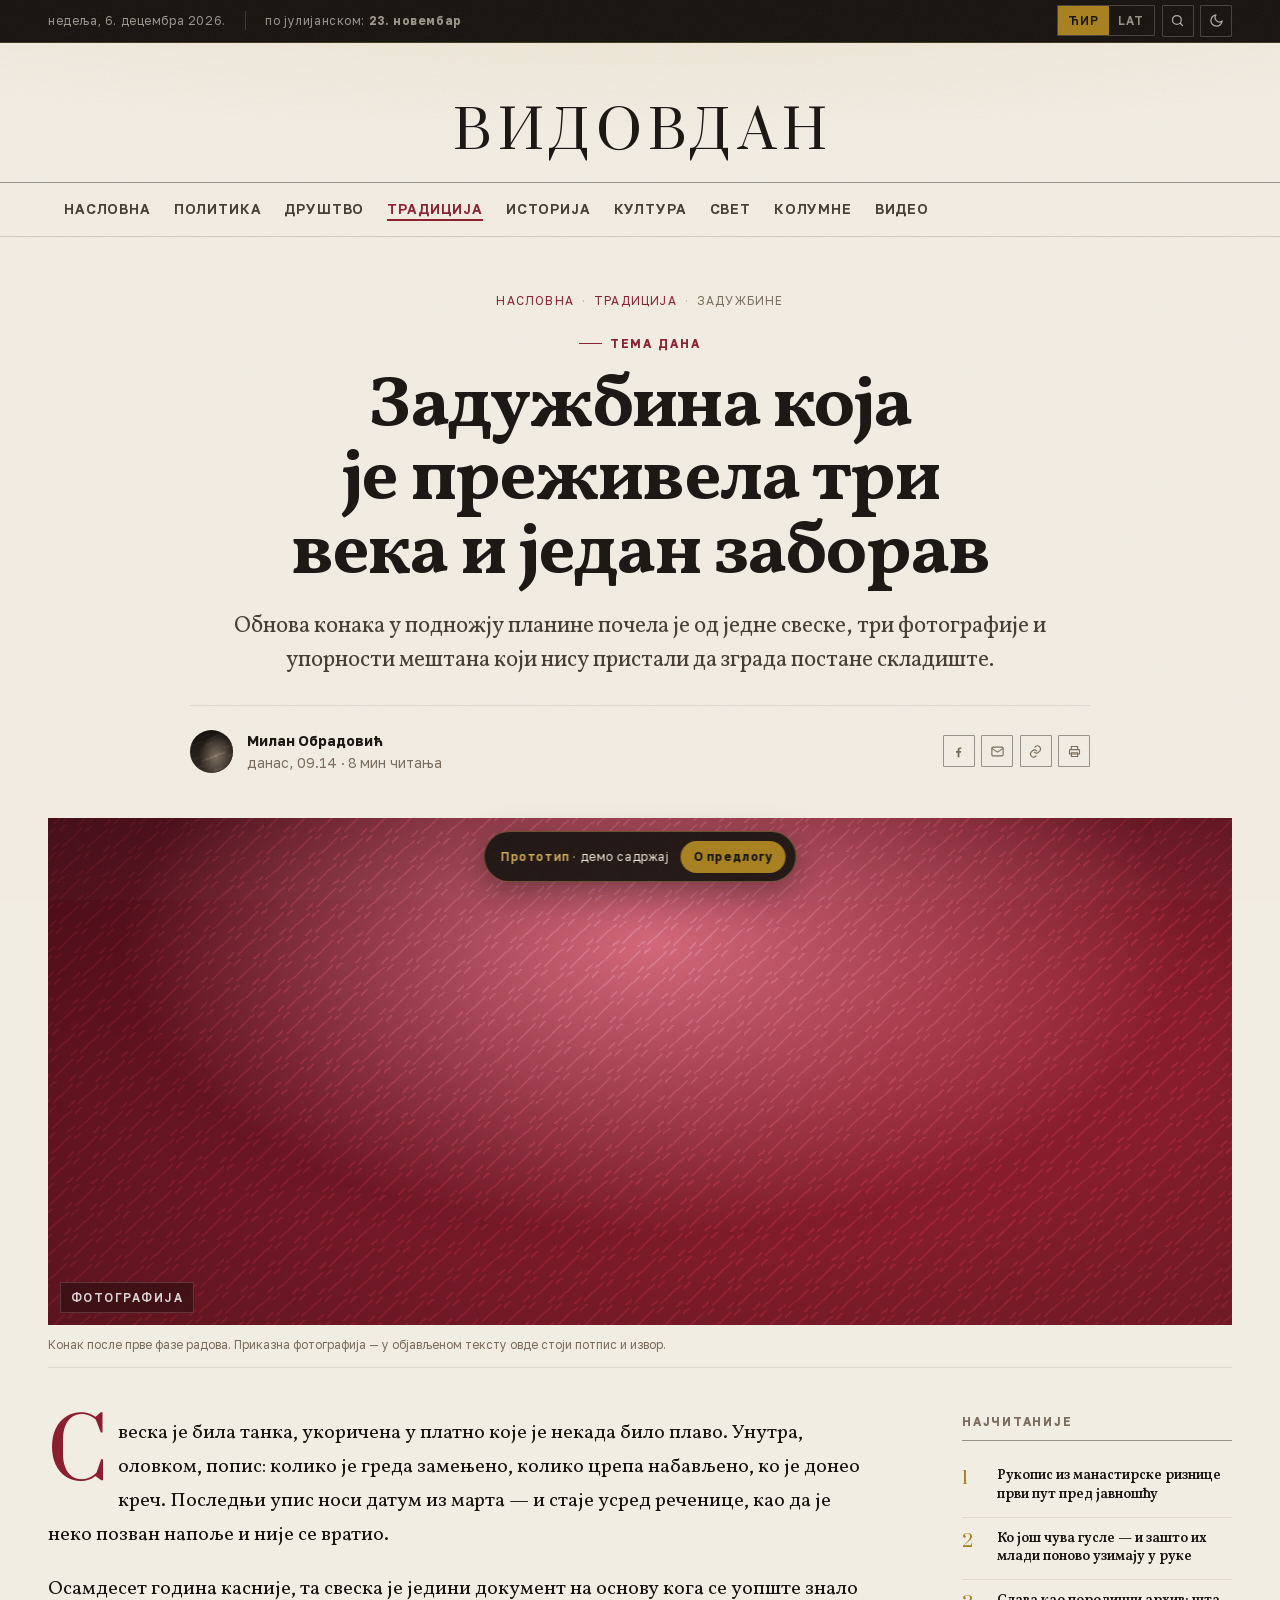
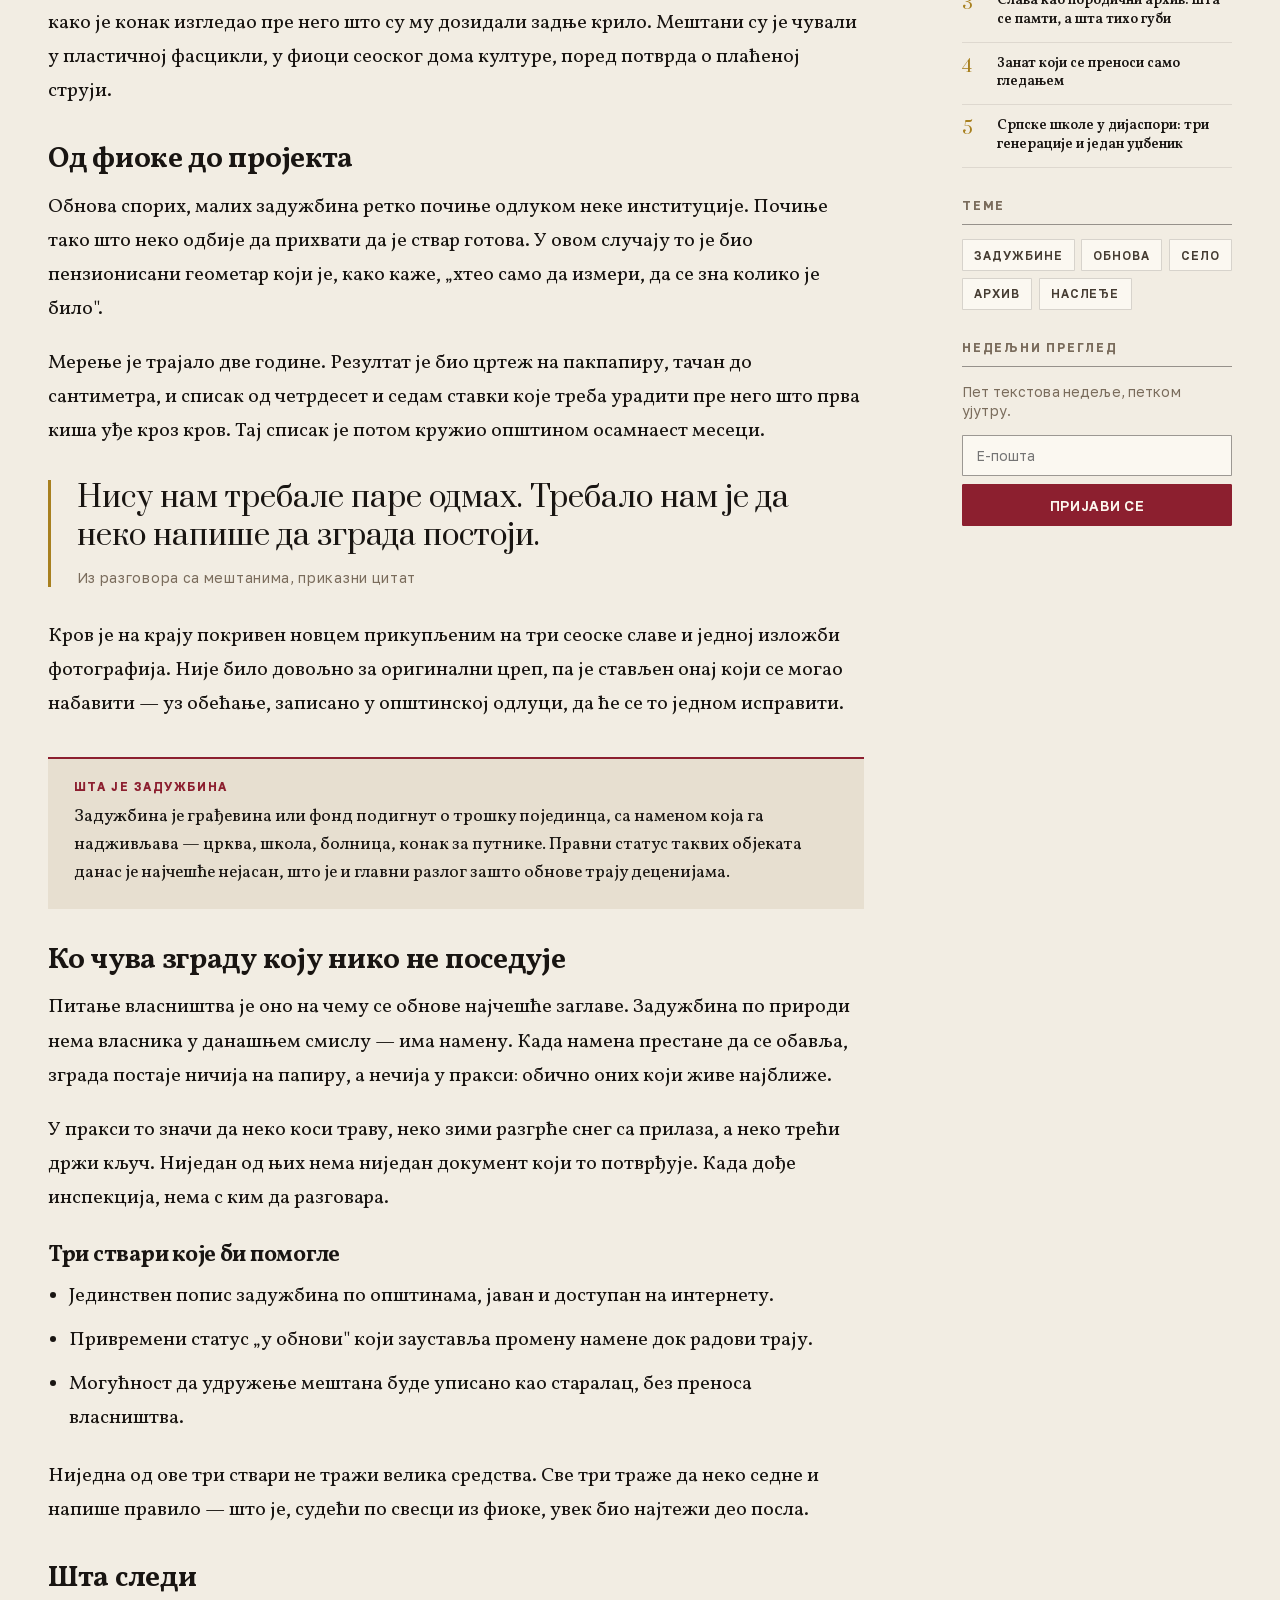
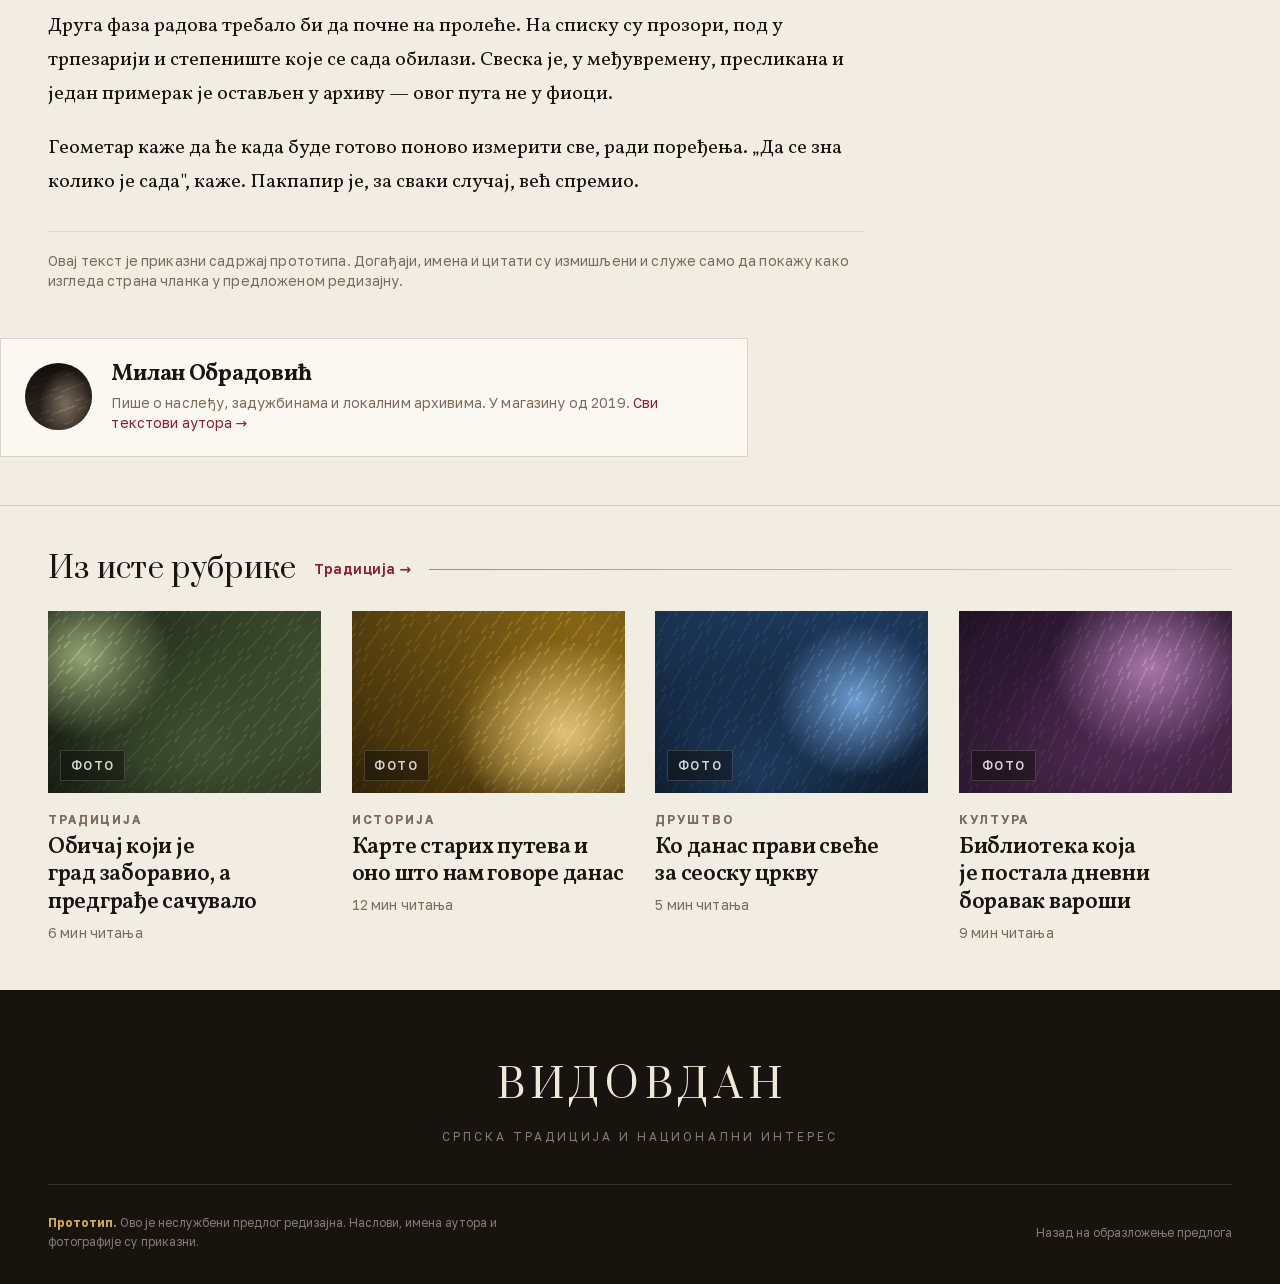
==== commit 4afbbe34: "Iseci fontove na korišćene znakove i popravi latinične dijakritike Fontovi su bili puni Google podsk" ====
--- a/clanak.html
+++ b/clanak.html
@@ -7,8 +7,8 @@
 <meta name="description" content="Прототип стране чланка: мера за читање, иницијал, издвојени цитат, трака напретка и бочна колона.">
 <meta name="color-scheme" content="light dark">
 <link rel="icon" href="data:image/svg+xml,%3Csvg xmlns='http://www.w3.org/2000/svg' viewBox='0 0 32 32'%3E%3Crect width='32' height='32' fill='%238C1F2F'/%3E%3Cpath d='M16 6 L26 16 L16 26 L6 16 Z' fill='none' stroke='%23D2AC57' stroke-width='2'/%3E%3Cpath d='M16 12 L20 16 L16 20 L12 16 Z' fill='%23D2AC57'/%3E%3C/svg%3E">
-<link rel="preload" href="assets/fonts/vollkorn-normal-cyrillic.woff2" as="font" type="font/woff2" crossorigin>
-<link rel="preload" href="assets/fonts/golos-text-normal-cyrillic.woff2" as="font" type="font/woff2" crossorigin>
+<link rel="preload" href="assets/fonts/vollkorn-cyrillic.woff2" as="font" type="font/woff2" crossorigin>
+<link rel="preload" href="assets/fonts/golos-text-cyrillic.woff2" as="font" type="font/woff2" crossorigin>
 <link rel="stylesheet" href="assets/css/fonts.css">
 <link rel="stylesheet" href="assets/css/vidovdan.css">
 <script>
--- a/assets/css/fonts.css
+++ b/assets/css/fonts.css
@@ -1,16 +1,52 @@
 /* =========================================================================
-   Фонтови — локално послужени (без спољних захтева)
+   Фонтови — локално послужени, исечени на знакове које сајт стварно користи
    Prata · Vollkorn · Golos Text — SIL Open Font License 1.1
-   Подскупови: латиница, латиница проширена, ћирилица, ћирилица проширена
+   Подскупови: латиница, латиница проширена (čćđšž), ћирилица
    ========================================================================= */
 
 @font-face {
-  font-family: "Golos Text";
+  font-family: "Prata";
   font-style: normal;
-  font-weight: 400 800;
+  font-weight: 400;
   font-display: swap;
-  src: url("../fonts/golos-text-normal-cyrillic-ext.woff2") format("woff2");
-  unicode-range: U+0460-052F, U+1C80-1C8A, U+20B4, U+2DE0-2DFF, U+A640-A69F, U+FE2E-FE2F;
+  src: url("../fonts/prata-cyrillic.woff2") format("woff2");
+  unicode-range: U+0301,U+0400-045F,U+0490-0491,U+04B0-04B1,U+2116;
+}
+
+@font-face {
+  font-family: "Prata";
+  font-style: normal;
+  font-weight: 400;
+  font-display: swap;
+  src: url("../fonts/prata-latin.woff2") format("woff2");
+  unicode-range: U+0000-00FF,U+0131,U+0152-0153,U+02BB-02BC,U+02C6,U+02DA,U+02DC,U+0304,U+0308,U+0329,U+2000-206F,U+20AC,U+2122,U+2191,U+2193,U+2212,U+2215,U+FEFF,U+FFFD;
+}
+
+@font-face {
+  font-family: "Vollkorn";
+  font-style: normal;
+  font-weight: 400 900;
+  font-display: swap;
+  src: url("../fonts/vollkorn-cyrillic.woff2") format("woff2");
+  unicode-range: U+0301,U+0400-045F,U+0490-0491,U+04B0-04B1,U+2116;
+}
+
+@font-face {
+  font-family: "Vollkorn";
+  font-style: normal;
+  font-weight: 400 900;
+  font-display: swap;
+  src: url("../fonts/vollkorn-latin-ext.woff2") format("woff2");
+  unicode-range: U+0100-02BA,U+02BD-02C5,U+02C7-02CC,U+02CE-02D7,U+02DD-02FF,U+0304,U+0308,U+0329,U+1D00-1DBF,U+1E00-1E9F,U+1EF2-1EFF,U+2020,U+20A0-20AB,U+20AD-20C0,U+2113,U+2C60-2C7F,U+A720-A7FF;
+}
+
+@font-face {
+  font-family: "Vollkorn";
+  font-style: normal;
+  font-weight: 400 900;
+  font-display: swap;
+  src: url("../fonts/vollkorn-latin.woff2") format("woff2");
+  unicode-range: U+0000-00FF,U+0131,U+0152-0153,U+02BB-02BC,U+02C6,U+02DA,U+02DC,U+0304,U+0308,U+0329,U+2000-206F,U+20AC,U+2122,U+2191,U+2193,U+2212,U+2215,U+FEFF,U+FFFD;
 }
 
 @font-face {
@@ -18,8 +54,8 @@
   font-style: normal;
   font-weight: 400 800;
   font-display: swap;
-  src: url("../fonts/golos-text-normal-cyrillic.woff2") format("woff2");
-  unicode-range: U+0301, U+0400-045F, U+0490-0491, U+04B0-04B1, U+2116;
+  src: url("../fonts/golos-text-cyrillic.woff2") format("woff2");
+  unicode-range: U+0301,U+0400-045F,U+0490-0491,U+04B0-04B1,U+2116;
 }
 
 @font-face {
@@ -27,8 +63,8 @@
   font-style: normal;
   font-weight: 400 800;
   font-display: swap;
-  src: url("../fonts/golos-text-normal-latin-ext.woff2") format("woff2");
-  unicode-range: U+0100-02BA, U+02BD-02C5, U+02C7-02CC, U+02CE-02D7, U+02DD-02FF, U+0304, U+0308, U+0329, U+1D00-1DBF, U+1E00-1E9F, U+1EF2-1EFF, U+2020, U+20A0-20AB, U+20AD-20C0, U+2113, U+2C60-2C7F, U+A720-A7FF;
+  src: url("../fonts/golos-text-latin-ext.woff2") format("woff2");
+  unicode-range: U+0100-02BA,U+02BD-02C5,U+02C7-02CC,U+02CE-02D7,U+02DD-02FF,U+0304,U+0308,U+0329,U+1D00-1DBF,U+1E00-1E9F,U+1EF2-1EFF,U+2020,U+20A0-20AB,U+20AD-20C0,U+2113,U+2C60-2C7F,U+A720-A7FF;
 }
 
 @font-face {
@@ -36,105 +72,20 @@
   font-style: normal;
   font-weight: 400 800;
   font-display: swap;
-  src: url("../fonts/golos-text-normal-latin.woff2") format("woff2");
-  unicode-range: U+0000-00FF, U+0131, U+0152-0153, U+02BB-02BC, U+02C6, U+02DA, U+02DC, U+0304, U+0308, U+0329, U+2000-206F, U+20AC, U+2122, U+2191, U+2193, U+2212, U+2215, U+FEFF, U+FFFD;
+  src: url("../fonts/golos-text-latin.woff2") format("woff2");
+  unicode-range: U+0000-00FF,U+0131,U+0152-0153,U+02BB-02BC,U+02C6,U+02DA,U+02DC,U+0304,U+0308,U+0329,U+2000-206F,U+20AC,U+2122,U+2191,U+2193,U+2212,U+2215,U+FEFF,U+FFFD;
 }
 
+/* -------------------------------------------------------------------------
+   Prata нема српске латиничне дијакритике (č ć đ š ž). У латиничном режиму
+   би та слова пала на системски фонт усред наслова. Овим их — само њих —
+   узимамо из Vollkorn-а, па наслов остаје серифан уместо да се распадне.
+   ------------------------------------------------------------------------- */
 @font-face {
   font-family: "Prata";
   font-style: normal;
   font-weight: 400;
   font-display: swap;
-  src: url("../fonts/prata-normal-cyrillic-ext.woff2") format("woff2");
-  unicode-range: U+0460-052F, U+1C80-1C8A, U+20B4, U+2DE0-2DFF, U+A640-A69F, U+FE2E-FE2F;
+  src: url("../fonts/vollkorn-latin-ext.woff2") format("woff2");
+  unicode-range: U+0106-0107, U+010C-010D, U+0110-0111, U+0160-0161, U+017D-017E;
 }
-
-@font-face {
-  font-family: "Prata";
-  font-style: normal;
-  font-weight: 400;
-  font-display: swap;
-  src: url("../fonts/prata-normal-cyrillic.woff2") format("woff2");
-  unicode-range: U+0301, U+0400-045F, U+0490-0491, U+04B0-04B1, U+2116;
-}
-
-@font-face {
-  font-family: "Prata";
-  font-style: normal;
-  font-weight: 400;
-  font-display: swap;
-  src: url("../fonts/prata-normal-latin.woff2") format("woff2");
-  unicode-range: U+0000-00FF, U+0131, U+0152-0153, U+02BB-02BC, U+02C6, U+02DA, U+02DC, U+0304, U+0308, U+0329, U+2000-206F, U+20AC, U+2122, U+2191, U+2193, U+2212, U+2215, U+FEFF, U+FFFD;
-}
-
-@font-face {
-  font-family: "Vollkorn";
-  font-style: italic;
-  font-weight: 400 900;
-  font-display: swap;
-  src: url("../fonts/vollkorn-italic-cyrillic-ext.woff2") format("woff2");
-  unicode-range: U+0460-052F, U+1C80-1C8A, U+20B4, U+2DE0-2DFF, U+A640-A69F, U+FE2E-FE2F;
-}
-
-@font-face {
-  font-family: "Vollkorn";
-  font-style: italic;
-  font-weight: 400 900;
-  font-display: swap;
-  src: url("../fonts/vollkorn-italic-cyrillic.woff2") format("woff2");
-  unicode-range: U+0301, U+0400-045F, U+0490-0491, U+04B0-04B1, U+2116;
-}
-
-@font-face {
-  font-family: "Vollkorn";
-  font-style: italic;
-  font-weight: 400 900;
-  font-display: swap;
-  src: url("../fonts/vollkorn-italic-latin-ext.woff2") format("woff2");
-  unicode-range: U+0100-02BA, U+02BD-02C5, U+02C7-02CC, U+02CE-02D7, U+02DD-02FF, U+0304, U+0308, U+0329, U+1D00-1DBF, U+1E00-1E9F, U+1EF2-1EFF, U+2020, U+20A0-20AB, U+20AD-20C0, U+2113, U+2C60-2C7F, U+A720-A7FF;
-}
-
-@font-face {
-  font-family: "Vollkorn";
-  font-style: italic;
-  font-weight: 400 900;
-  font-display: swap;
-  src: url("../fonts/vollkorn-italic-latin.woff2") format("woff2");
-  unicode-range: U+0000-00FF, U+0131, U+0152-0153, U+02BB-02BC, U+02C6, U+02DA, U+02DC, U+0304, U+0308, U+0329, U+2000-206F, U+20AC, U+2122, U+2191, U+2193, U+2212, U+2215, U+FEFF, U+FFFD;
-}
-
-@font-face {
-  font-family: "Vollkorn";
-  font-style: normal;
-  font-weight: 400 900;
-  font-display: swap;
-  src: url("../fonts/vollkorn-normal-cyrillic-ext.woff2") format("woff2");
-  unicode-range: U+0460-052F, U+1C80-1C8A, U+20B4, U+2DE0-2DFF, U+A640-A69F, U+FE2E-FE2F;
-}
-
-@font-face {
-  font-family: "Vollkorn";
-  font-style: normal;
-  font-weight: 400 900;
-  font-display: swap;
-  src: url("../fonts/vollkorn-normal-cyrillic.woff2") format("woff2");
-  unicode-range: U+0301, U+0400-045F, U+0490-0491, U+04B0-04B1, U+2116;
-}
-
-@font-face {
-  font-family: "Vollkorn";
-  font-style: normal;
-  font-weight: 400 900;
-  font-display: swap;
-  src: url("../fonts/vollkorn-normal-latin-ext.woff2") format("woff2");
-  unicode-range: U+0100-02BA, U+02BD-02C5, U+02C7-02CC, U+02CE-02D7, U+02DD-02FF, U+0304, U+0308, U+0329, U+1D00-1DBF, U+1E00-1E9F, U+1EF2-1EFF, U+2020, U+20A0-20AB, U+20AD-20C0, U+2113, U+2C60-2C7F, U+A720-A7FF;
-}
-
-@font-face {
-  font-family: "Vollkorn";
-  font-style: normal;
-  font-weight: 400 900;
-  font-display: swap;
-  src: url("../fonts/vollkorn-normal-latin.woff2") format("woff2");
-  unicode-range: U+0000-00FF, U+0131, U+0152-0153, U+02BB-02BC, U+02C6, U+02DA, U+02DC, U+0304, U+0308, U+0329, U+2000-206F, U+20AC, U+2122, U+2191, U+2193, U+2212, U+2215, U+FEFF, U+FFFD;
-}
